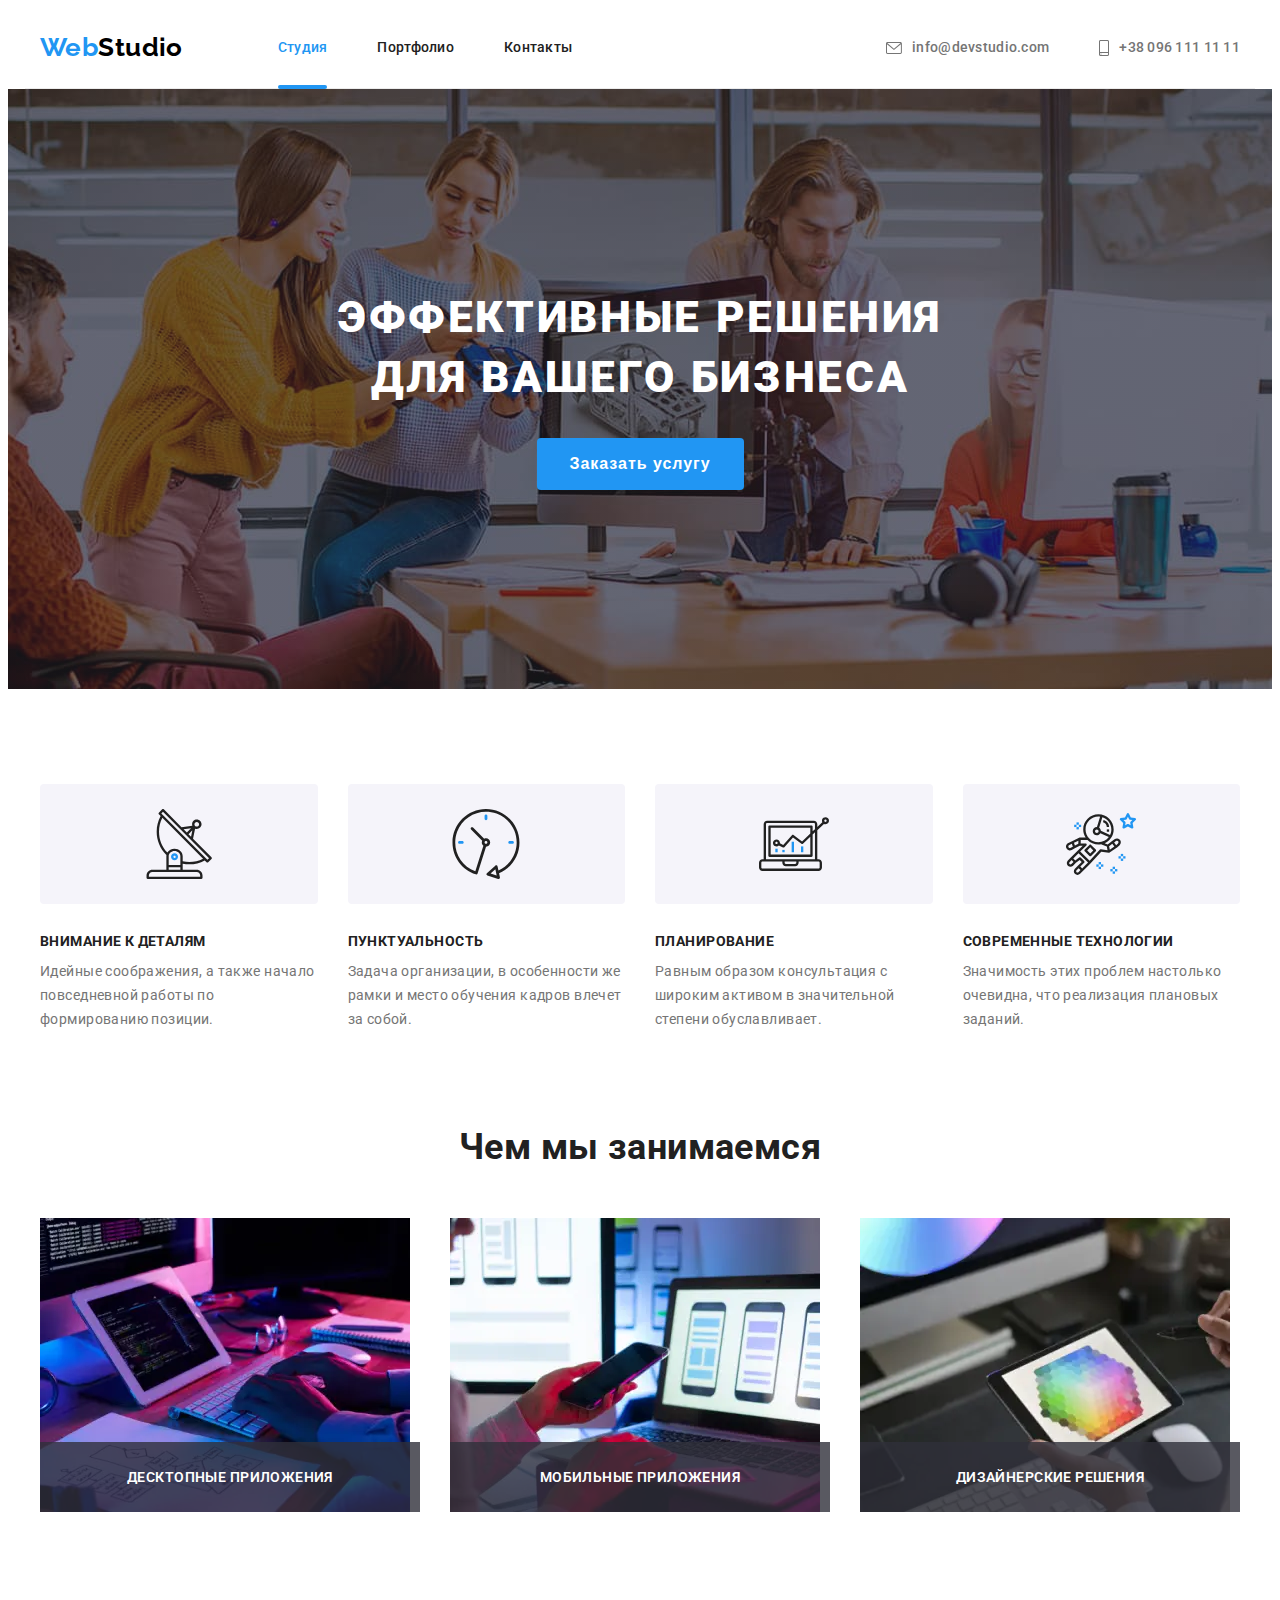
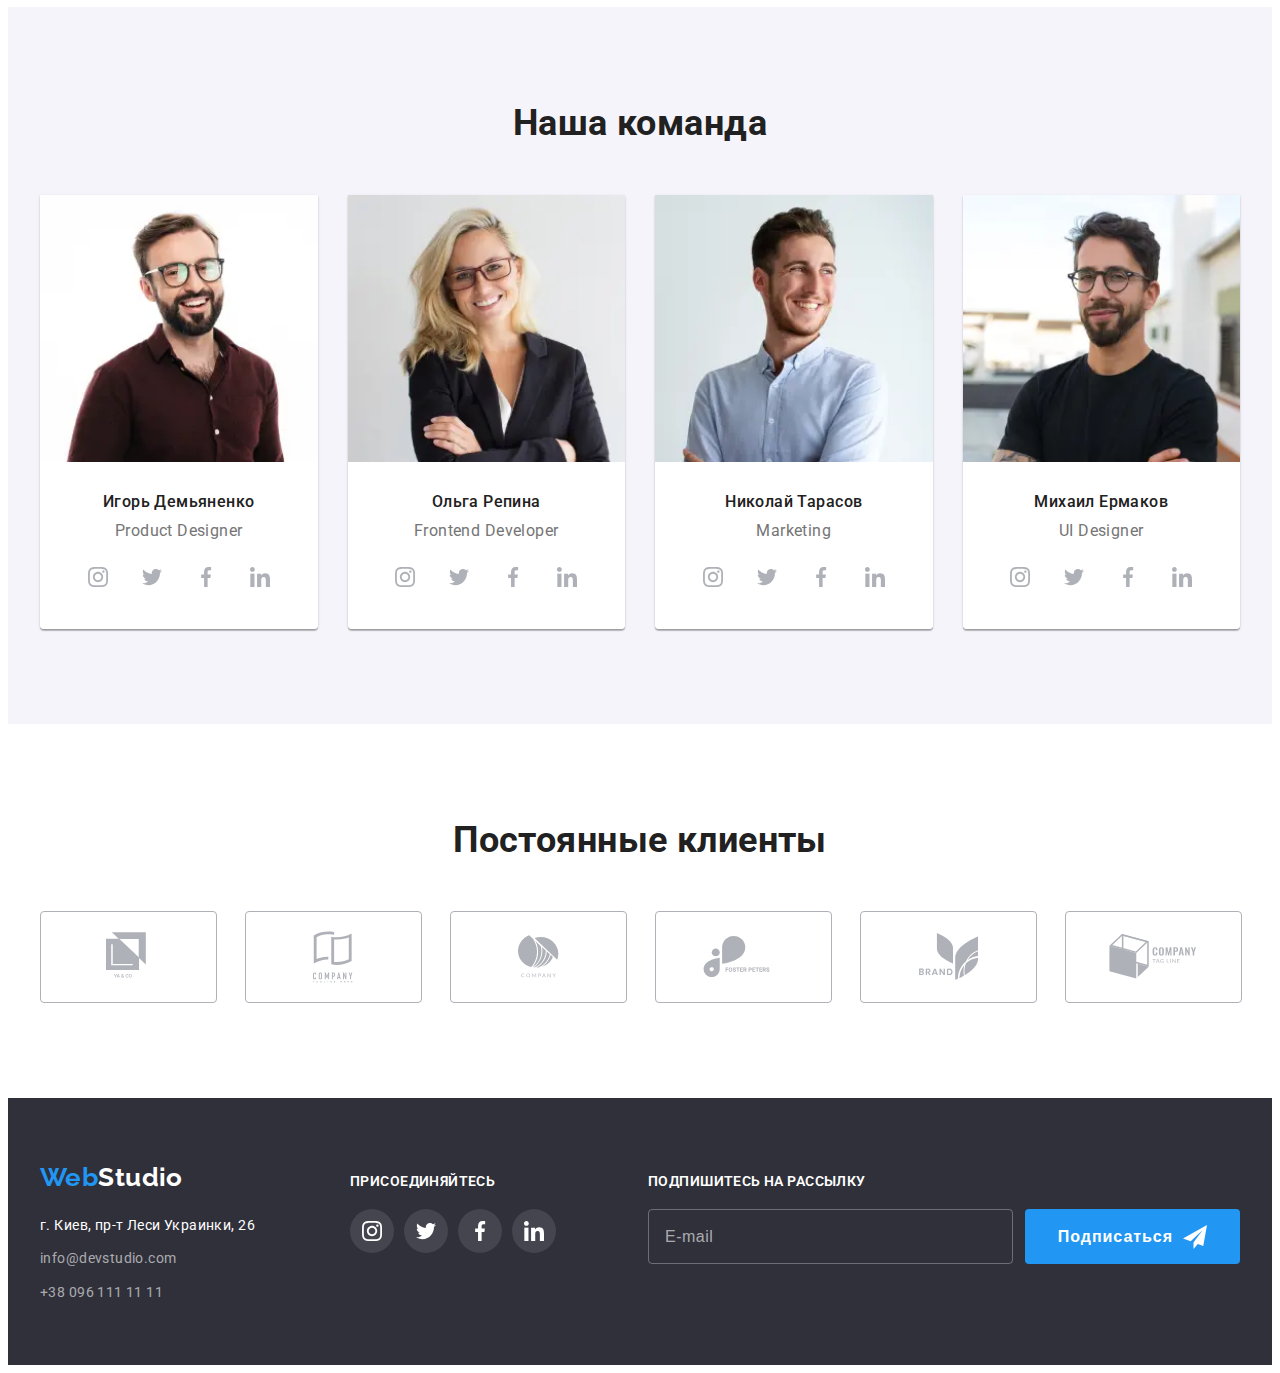
==== index.html @ e7711534 "Add files" ====
<!DOCTYPE html>
<html lang="ru">
  <head>
    <meta charset="UTF-8" />
    <meta name="viewport" content="width=device-width, initial-scale=1.0" />
    <title>WebStudio</title>

    <link
      rel="stylesheet"
      href="https://cdnjs.cloudflare.com/ajax/libs/modern-normalize/1.0.0/modern-normalize.min.css"
      integrity="sha512-ISS7cAi1PEhQ8jnbJpJZMd29NlhNj4AWYyLOSp2CE/CsHxTCu+r+t0D2yoJudVrd0/8fTVPUVDzY5Tvli75u/g=="
      crossorigin="anonymous"
    />
    <link rel="preconnect" href="https://fonts.gstatic.com" />
    <link
      href="https://fonts.googleapis.com/css2?family=Raleway:wght@700&family=Roboto:wght@400;500;700;900&display=swap"
      rel="stylesheet"
    />
    <link rel="stylesheet" href="./css/main.min.css" />
  </head>
  <body>
    <!-- HEADER -->
    <header class="header">
      <div class="header-container container header-border">
        <a href="./index.html" class="logo top"><span>Web</span>Studio</a>

        <div class="header-links-wrapper" data-menu>
          <nav class="navigation">
            <ul class="nav-menu">
              <li><a href="#" class="current">Студия</a></li>
              <li><a href="./portfolio.html">Портфолио</a></li>
              <li><a href="#">Контакты</a></li>
            </ul>
          </nav>
          <div class="contacts-mobile-wrapper">
            <ul class="contact-links">
              <li>
                <a href="mailto:info@devstudio.com">
                  <svg class="contact-icon" width="16" height="12">
                    <use href="./images/sprite.svg#icon-envelope"></use>
                  </svg>
                  info@devstudio.com
                </a>
              </li>
              <li>
                <a href="tel:+380961111111" class="tel">
                  <svg class="contact-icon" width="10" height="16">
                    <use href="./images/sprite.svg#icon-smartphone"></use>
                  </svg>
                  +38 096 111 11 11
                </a>
              </li>
            </ul>
            <ul class="mobile-menu-socials">
              <li>
                <a href="#">Instagram</a>
              </li>
              <li>
                <a href="#">Twitter</a>
              </li>
              <li>
                <a href="#">Facebook</a>
              </li>
              <li>
                <a href="#">LinkedIn</a>
              </li>
            </ul>
          </div>
        </div>
        <button
          type="button"
          class="burger-menu-btn"
          aria-expanded="false"
          data-menu-button
        >
          <svg width="40" height="40" aria-label="Mobile menu switcher">
            <use class="menu-icon" href="./images/sprite.svg#icon-menu"></use>
            <use class="cross-icon" href="./images/sprite.svg#icon-cross"></use>
          </svg>
        </button>
      </div>
    </header>

    <!-- MAIN -->
    <main>
      <!-- main banner -->
      <section class="main-banner-bg">
        <div class="main-banner container">
          <h1 class="main-header">Эффективные решения для вашего бизнеса</h1>
          <button type="button" class="main-style-btn" data-modal-open>
            Заказать услугу
          </button>
        </div>
      </section>

      <!-- features -->
      <section>
        <!-- hidden h2 -->
        <div class="features-container container">
          <h2 class="section-header visually-hidden">Наши преимущества</h2>

          <ul class="unmarked-list features-list">
            <li>
              <div class="feature-card">
                <svg class="feature-icon">
                  <use href="./images/sprite.svg#icon-antenna"></use>
                </svg>
              </div>
              <h3 class="feature-heading">Внимание к деталям</h3>
              <p>
                Идейные соображения, а также начало повседневной работы по
                формированию позиции.
              </p>
            </li>
            <li>
              <div class="feature-card">
                <svg class="feature-icon">
                  <use href="./images/sprite.svg#icon-clock"></use>
                </svg>
              </div>
              <h3 class="feature-heading">Пунктуальность</h3>
              <p>
                Задача организации, в особенности же рамки и место обучения
                кадров влечет за собой.
              </p>
            </li>
            <li>
              <div class="feature-card">
                <svg class="feature-icon">
                  <use href="./images/sprite.svg#icon-diagram"></use>
                </svg>
              </div>
              <h3 class="feature-heading">Планирование</h3>
              <p>
                Равным образом консультация с широким активом в значительной
                степени обуславливает.
              </p>
            </li>
            <li>
              <div class="feature-card">
                <svg class="feature-icon">
                  <use href="./images/sprite.svg#icon-astronaut"></use>
                </svg>
              </div>
              <h3 class="feature-heading">Современные технологии</h3>
              <p>
                Значимость этих проблем настолько очевидна, что реализация
                плановых заданий.
              </p>
            </li>
          </ul>
        </div>
      </section>

      <!-- doings -->
      <section class="doings-section">
        <div class="container">
          <h2 class="section-header">Чем мы занимаемся</h2>
          <ul class="doings-list">
            <li>
              <div>
                <picture>
                  <source
                    srcset="
                      ./images/doings/doings1-img370.webp 1x,
                      ./images/doings/doings1-img740.webp 2x
                    "
                    type="image/webp"
                  />
                  <img
                    srcset="
                      ./images/doings/doings1-img370.jpg 1x,
                      ./images/doings/doings1-img740.jpg 2x
                    "
                    src="./images/doings/doings1-img370.jpg"
                    alt="Человек работает на планшете с клавиатурой"
                    width="370"
                  />
                </picture>
              </div>
              <div class="doings-text">
                <p>Десктопные приложения</p>
              </div>
            </li>
            <li>
              <div>
                <picture>
                  <source
                    srcset="
                      ./images/doings/doings2-img370.webp 1x,
                      ./images/doings/doings2-img740.webp 2x
                    "
                    type="image/webp"
                  />
                  <img
                    srcset="
                      ./images/doings/doings2-img370.jpg 1x,
                      ./images/doings/doings2-img740.jpg 2x
                    "
                    src="./images/doings/doings2-img370.jpg"
                    alt="Человек работает с ноутбуком и смартфоном"
                    width="370"
                  />
                </picture>
              </div>
              <div class="doings-text">
                <p>Мобильные приложения</p>
              </div>
            </li>
            <li>
              <div>
                <picture>
                  <source
                    srcset="
                      ./images/doings/doings3-img370.webp 1x,
                      ./images/doings/doings3-img740.webp 2x
                    "
                    type="image/webp"
                  />
                  <img
                    srcset="
                      ./images/doings/doings3-img370.jpg 1x,
                      ./images/doings/doings3-img740.jpg 2x
                    "
                    src="./images/doings/doings3-img370.jpg"
                    alt="Человек работает на планшете со стилусом"
                    width="370"
                  />
                </picture>
              </div>
              <div class="doings-text">
                <p>Дизайнерские решения</p>
              </div>
            </li>
          </ul>
        </div>
      </section>

      <!-- team -->
      <section class="team-section">
        <div class="team-container container">
          <h2 class="section-header">Наша команда</h2>
          <ul class="team-list">
            <li>
              <picture>
                <source
                  srcset="
                    ./images/team/team-img1-dt270.webp 1x,
                    ./images/team/team-img1-dt540.webp 2x
                  "
                  media="(min-width: 1200px)"
                  type="image/webp"
                />
                <source
                  srcset="
                    ./images/team/team-img1-dt270.jpg 1x,
                    ./images/team/team-img1-dt540.jpg 2x
                  "
                  media="(min-width: 1200px)"
                />
                <source
                  srcset="
                    ./images/team/team-img1-mob450.webp 1x,
                    ./images/team/team-img1-mob900.webp 2x
                  "
                  media="(max-width: 1199px)"
                  type="image/webp"
                />
                <source
                  srcset="
                    ./images/team/team-img1-mob450.jpg 1x,
                    ./images/team/team-img1-mob900.jpg 2x
                  "
                  media="(max-width: 1199px)"
                />
                <img
                  src="./images/team/team-img1-mob450.jpg"
                  alt="Игорь Демьяненко"
                  loading="lazy"
                  width="450"
                />
              </picture>
              <div class="teammate-info">
                <h3 class="teammate-name">Игорь Демьяненко</h3>
                <p>Product Designer</p>
                <ul class="teammate-social-icons">
                  <li>
                    <a href="#" class="social-icon-ellipse">
                      <svg class="teammate-icon">
                        <use href="./images/sprite.svg#icon-instagram"></use>
                      </svg>
                    </a>
                  </li>
                  <li>
                    <a href="#" class="social-icon-ellipse">
                      <svg class="teammate-icon">
                        <use href="./images/sprite.svg#icon-twitter"></use>
                      </svg>
                    </a>
                  </li>
                  <li>
                    <a href="#" class="social-icon-ellipse">
                      <svg class="teammate-icon">
                        <use href="./images/sprite.svg#icon-facebook"></use>
                      </svg>
                    </a>
                  </li>
                  <li>
                    <a href="#" class="social-icon-ellipse">
                      <svg class="teammate-icon">
                        <use href="./images/sprite.svg#icon-linkedin"></use>
                      </svg>
                    </a>
                  </li>
                </ul>
              </div>
            </li>
            <li>
              <picture>
                <source
                  srcset="
                    ./images/team/team-img2-dt270.webp 1x,
                    ./images/team/team-img2-dt540.webp 2x
                  "
                  media="(min-width: 1200px)"
                  type="image/webp"
                />
                <source
                  srcset="
                    ./images/team/team-img2-dt270.jpg 1x,
                    ./images/team/team-img2-dt540.jpg 2x
                  "
                  media="(min-width: 1200px)"
                />
                <source
                  srcset="
                    ./images/team/team-img2-mob450.webp 1x,
                    ./images/team/team-img2-mob900.webp 2x
                  "
                  media="(max-width: 1199px)"
                  type="image/webp"
                />
                <source
                  srcset="
                    ./images/team/team-img2-mob450.jpg 1x,
                    ./images/team/team-img2-mob900.jpg 2x
                  "
                  media="(max-width: 1199px)"
                />
                <img
                  src="./images/team/team-img2-mob450.jpg"
                  alt="Ольга Репина"
                  loading="lazy"
                  width="450"
                />
              </picture>
              <div class="teammate-info">
                <h3 class="teammate-name">Ольга Репина</h3>
                <p>Frontend Developer</p>
                <ul class="teammate-social-icons">
                  <li>
                    <a href="#" class="social-icon-ellipse">
                      <svg class="teammate-icon">
                        <use href="./images/sprite.svg#icon-instagram"></use>
                      </svg>
                    </a>
                  </li>
                  <li>
                    <a href="#" class="social-icon-ellipse">
                      <svg class="teammate-icon">
                        <use href="./images/sprite.svg#icon-twitter"></use>
                      </svg>
                    </a>
                  </li>
                  <li>
                    <a href="#" class="social-icon-ellipse">
                      <svg class="teammate-icon">
                        <use href="./images/sprite.svg#icon-facebook"></use>
                      </svg>
                    </a>
                  </li>
                  <li>
                    <a href="#" class="social-icon-ellipse">
                      <svg class="teammate-icon">
                        <use href="./images/sprite.svg#icon-linkedin"></use>
                      </svg>
                    </a>
                  </li>
                </ul>
              </div>
            </li>
            <li>
              <picture>
                <source
                  srcset="
                    ./images/team/team-img3-dt270.webp 1x,
                    ./images/team/team-img3-dt540.webp 2x
                  "
                  media="(min-width: 1200px)"
                  type="image/webp"
                />
                <source
                  srcset="
                    ./images/team/team-img3-dt270.jpg 1x,
                    ./images/team/team-img3-dt540.jpg 2x
                  "
                  media="(min-width: 1200px)"
                />
                <source
                  srcset="
                    ./images/team/team-img3-mob450.webp 1x,
                    ./images/team/team-img3-mob900.webp 2x
                  "
                  media="(max-width: 1199px)"
                  type="image/webp"
                />
                <source
                  srcset="
                    ./images/team/team-img3-mob450.jpg 1x,
                    ./images/team/team-img3-mob900.jpg 2x
                  "
                  media="(max-width: 1199px)"
                />
                <img
                  src="./images/team/team-img3-mob450.jpg"
                  alt="Николай Тарасов"
                  loading="lazy"
                  width="450"
                />
              </picture>
              <div class="teammate-info">
                <h3 class="teammate-name">Николай Тарасов</h3>
                <p>Marketing</p>
                <ul class="teammate-social-icons">
                  <li>
                    <a href="#" class="social-icon-ellipse">
                      <svg class="teammate-icon">
                        <use href="./images/sprite.svg#icon-instagram"></use>
                      </svg>
                    </a>
                  </li>
                  <li>
                    <a href="#" class="social-icon-ellipse">
                      <svg class="teammate-icon">
                        <use href="./images/sprite.svg#icon-twitter"></use>
                      </svg>
                    </a>
                  </li>
                  <li>
                    <a href="#" class="social-icon-ellipse">
                      <svg class="teammate-icon">
                        <use href="./images/sprite.svg#icon-facebook"></use>
                      </svg>
                    </a>
                  </li>
                  <li>
                    <a href="#" class="social-icon-ellipse">
                      <svg class="teammate-icon">
                        <use href="./images/sprite.svg#icon-linkedin"></use>
                      </svg>
                    </a>
                  </li>
                </ul>
              </div>
            </li>
            <li>
              <picture>
                <source
                  srcset="
                    ./images/team/team-img4-dt270.webp 1x,
                    ./images/team/team-img4-dt540.webp 2x
                  "
                  media="(min-width: 1200px)"
                  type="image/webp"
                />
                <source
                  srcset="
                    ./images/team/team-img4-dt270.jpg 1x,
                    ./images/team/team-img4-dt540.jpg 2x
                  "
                  media="(min-width: 1200px)"
                />
                <source
                  srcset="
                    ./images/team/team-img4-mob450.webp 1x,
                    ./images/team/team-img4-mob900.webp 2x
                  "
                  media="(max-width: 1199px)"
                  type="image/webp"
                />
                <source
                  srcset="
                    ./images/team/team-img4-mob450.jpg 1x,
                    ./images/team/team-img4-mob900.jpg 2x
                  "
                  media="(max-width: 1199px)"
                />
                <img
                  src="./images/team/team-img4-mob450.jpg"
                  alt="Михаил Ермаков"
                  loading="lazy"
                  width="450"
                />
              </picture>
              <div class="teammate-info">
                <h3 class="teammate-name">Михаил Ермаков</h3>
                <p>UI Designer</p>
                <ul class="teammate-social-icons">
                  <li>
                    <a href="#" class="social-icon-ellipse">
                      <svg class="teammate-icon">
                        <use href="./images/sprite.svg#icon-instagram"></use>
                      </svg>
                    </a>
                  </li>
                  <li>
                    <a href="#" class="social-icon-ellipse">
                      <svg class="teammate-icon">
                        <use href="./images/sprite.svg#icon-twitter"></use>
                      </svg>
                    </a>
                  </li>
                  <li>
                    <a href="#" class="social-icon-ellipse">
                      <svg class="teammate-icon">
                        <use href="./images/sprite.svg#icon-facebook"></use>
                      </svg>
                    </a>
                  </li>
                  <li>
                    <a href="#" class="social-icon-ellipse">
                      <svg class="teammate-icon">
                        <use href="./images/sprite.svg#icon-linkedin"></use>
                      </svg>
                    </a>
                  </li>
                </ul>
              </div>
            </li>
          </ul>
        </div>
      </section>

      <!-- clients -->

      <section>
        <div class="clients-container container">
          <h2 class="section-header">Постоянные клиенты</h2>
          <ul class="clients-list">
            <li>
              <a href="#" class="client-card">
                <svg class="client-icon" width="44" height="49">
                  <use href="./images/sprite.svg#icon-logo1"></use>
                </svg>
              </a>
            </li>
            <li>
              <a href="#" class="client-card">
                <svg class="client-icon" width="40" height="52">
                  <use href="./images/sprite.svg#icon-logo2"></use>
                </svg>
              </a>
            </li>
            <li>
              <a href="#" class="client-card">
                <svg class="client-icon" width="41" height="43">
                  <use href="./images/sprite.svg#icon-logo3"></use>
                </svg>
              </a>
            </li>
            <li>
              <a href="#" class="client-card">
                <svg class="client-icon" width="80" height="42">
                  <use href="./images/sprite.svg#icon-logo4"></use>
                </svg>
              </a>
            </li>
            <li>
              <a href="#" class="client-card">
                <svg class="client-icon" width="59" height="47">
                  <use href="./images/sprite.svg#icon-logo5"></use>
                </svg>
              </a>
            </li>
            <li>
              <a href="#" class="client-card">
                <svg class="client-icon" width="88" height="45">
                  <use href="./images/sprite.svg#icon-logo6"></use>
                </svg>
              </a>
            </li>
          </ul>
        </div>
      </section>
    </main>

    <!-- FOOTER -->
    <footer class="footer">
      <div class="footer-container container">
        <div class="footer-info">
          <div class="footer-liner">
            <a href="./index.html" class="logo logo-footer"
              ><span>Web</span>Studio</a
            >
          </div>
          <address>г. Киев, пр-т Леси Украинки, 26</address>
          <ul class="unmarked-list footer-contacts">
            <li>
              <a href="mailto:info@devstudio.com">info@devstudio.com</a>
            </li>
            <li>
              <a href="tel:+380961111111">+38 096 111 11 11</a>
            </li>
          </ul>
        </div>
        <div class="footer-socials">
          <div class="footer-liner">
            <p class="footer-cta">присоединяйтесь</p>
          </div>
          <ul class="footer-social-icons">
            <li>
              <a href="#" class="social-icon-ellipse footer-ellipse">
                <svg class="teammate-icon">
                  <use href="./images/sprite.svg#icon-instagram"></use>
                </svg>
              </a>
            </li>
            <li>
              <a href="#" class="social-icon-ellipse footer-ellipse">
                <svg class="teammate-icon">
                  <use href="./images/sprite.svg#icon-twitter"></use>
                </svg>
              </a>
            </li>
            <li>
              <a href="#" class="social-icon-ellipse footer-ellipse">
                <svg class="teammate-icon">
                  <use href="./images/sprite.svg#icon-facebook"></use>
                </svg>
              </a>
            </li>
            <li>
              <a href="#" class="social-icon-ellipse footer-ellipse">
                <svg class="teammate-icon">
                  <use href="./images/sprite.svg#icon-linkedin"></use>
                </svg>
              </a>
            </li>
          </ul>
        </div>
        <div class="footer-form-wrapper">
          <div class="footer-liner">
            <p class="footer-cta">Подпишитесь на рассылку</p>
          </div>
          <form class="footer-form">
            <input type="email" placeholder="E-mail" />
            <button type="submit" class="main-style-btn send-btn">
              Подписаться
              <svg class="send-icon" width="24" height="24">
                <use href="./images/sprite.svg#icon-send"></use>
              </svg>
            </button>
          </form>
        </div>
      </div>
    </footer>

    <!-- MODALS -->
    <div class="backdrop is-hidden" data-modal>
      <div class="modal-form-container">
        <button type="button" class="modal-close-btn" data-modal-close>
          <svg width="12" height="12">
            <use href="./images/sprite.svg#icon-close"></use>
          </svg>
        </button>

        <p>Оставьте свои данные, мы вам перезвоним</p>
        <form class="modal-form">
          <label class="input-box">
            <span class="modal-form-label">Имя</span>
            <input type="text" name="name" class="modal-form-input" />
            <svg class="form-icon" width="12" height="12">
              <use href="./images/sprite.svg#icon-name"></use>
            </svg>
          </label>
          <label class="input-box">
            <span class="modal-form-label">Телефон</span>
            <input type="tel" name="phone" class="modal-form-input" />
            <svg class="form-icon" width="14" height="14">
              <use href="./images/sprite.svg#icon-phone"></use>
            </svg>
          </label>
          <label class="input-box">
            <span class="modal-form-label">Почта</span>
            <input type="email" name="email" class="modal-form-input" />
            <svg class="form-icon" width="16" height="12">
              <use href="./images/sprite.svg#icon-mail"></use>
            </svg>
          </label>
          <label class="comment-box">
            <span class="modal-form-label">Комментарий</span>
            <textarea
              name="comment"
              rows="7"
              class="modal-form-input textarea"
              placeholder="Введите текст"
            ></textarea>
          </label>
          <label class="policy-box">
            <input
              type="checkbox"
              name="policy"
              value="agree"
              class="policy-input visually-hidden"
              checked
            />
            <span class="check-box"
              >Соглашаюсь с рассылкой и принимаю
              <a href="#" class="policy-link">Условия договора</a></span
            >
          </label>
          <button type="submit" class="main-style-btn modal-form-btn">
            Отправить
          </button>
        </form>
      </div>
    </div>

    <script src="./js/modals.js"></script>
    <script src="./js/menu.js"></script>
  </body>
</html>
---- css/main.min.css ----
.nav-menu,.contact-links,.mobile-menu-socials,.teammate-social-icons,.footer-social-icons,.features-list,.doings-list,.team-list,.clients-list,.footer-contacts,.filter-selectors,.projects-cards{list-style:none;padding-left:0;margin-top:0;margin-bottom:0}.nav-menu a,.contact-links a{font-weight:500;line-height:1.14;letter-spacing:0.02em;color:inherit;display:-webkit-box;display:-ms-flexbox;display:flex;-webkit-box-align:center;-ms-flex-align:center;align-items:center;fill:currentColor}@media screen and (min-width: 768px){.nav-menu a,.contact-links a{padding-top:32px;padding-bottom:32px}}body{background-color:#fff;font-family:'Roboto', sans-serif;font-size:14px;letter-spacing:0.03em;color:#757575}body.modal-open{overflow:hidden}a{text-decoration:none;color:#757575}button{cursor:pointer;outline:none}img{display:block;max-width:100%;height:auto}.section-header{font-weight:700;font-size:36px;line-height:1.17;text-align:center;color:#212121;margin-top:0;margin-bottom:50px}.container{max-width:480px;padding:0 15px;margin-left:auto;margin-right:auto}@media screen and (min-width: 768px){.container{max-width:768px}}@media screen and (min-width: 1200px){.container{max-width:1200px}}.our-works-section,.team-container,.clients-container{padding-top:60px;padding-bottom:60px}@media screen and (min-width: 1200px){.our-works-section,.team-container,.clients-container{padding-top:95px;padding-bottom:95px}}.header-container,.header-links-wrapper,.navigation,.nav-menu,.contact-links,.main-banner-bg,.features-list,.doings-list,.team-list,.team-list img,.filter-selectors,.projects-cards,.projects-cards img,.footer-liner,.doings-text,.modal-close-btn,.overlay,.footer-form,.send-btn,.modal-form{display:-webkit-box;display:-ms-flexbox;display:flex}.nav-menu a:hover,.nav-menu a:active,.nav-menu a:focus,.footer-contacts a:hover,.footer-contacts a:active,.footer-contacts a:focus{color:#2196f3}@media screen and (min-width: 768px){.contact-links a:hover,.contact-links a:active,.contact-links a:focus{color:#2196f3}}.visually-hidden{position:absolute;clip:rect(0 0 0 0);width:1px;height:1px;margin:-1px}.logo{position:relative;font-family:'Raleway', sans-serif;font-weight:700;font-size:26px;line-height:1.2;color:#000000}.logo span{color:#2196f3}.logo-footer{color:#fff;display:inline-block}@media screen and (max-width: 767px){.header-links-wrapper{padding-top:48px;padding-bottom:48px;padding-right:15px;padding-left:40px;-webkit-box-orient:vertical;-webkit-box-direction:normal;-ms-flex-direction:column;flex-direction:column;-webkit-box-pack:justify;-ms-flex-pack:justify;justify-content:space-between;position:absolute;z-index:1;left:0;top:0;width:100%;height:100%;min-height:100vh;overflow-y:auto;background-color:#fff;opacity:0;pointer-events:none;-webkit-transition:opacity 250ms cubic-bezier(0.4, 0, 0.2, 1);transition:opacity 250ms cubic-bezier(0.4, 0, 0.2, 1)}.header-links-wrapper.is-open{opacity:1;pointer-events:all}}@media screen and (min-width: 768px){.header-links-wrapper{-webkit-box-flex:1;-ms-flex-positive:1;flex-grow:1;-webkit-box-align:center;-ms-flex-align:center;align-items:center}}.navigation{-webkit-box-align:center;-ms-flex-align:center;align-items:center}@media screen and (max-width: 767px){.navigation{margin-bottom:40px}}.nav-menu{-webkit-box-orient:vertical;-webkit-box-direction:normal;-ms-flex-direction:column;flex-direction:column}.nav-menu li{position:relative}@media screen and (max-width: 767px){.nav-menu li:not(:last-child){margin-bottom:32px}}.nav-menu a{color:#212121;-webkit-transition:color 250ms cubic-bezier(0.4, 0, 0.2, 1);transition:color 250ms cubic-bezier(0.4, 0, 0.2, 1)}@media screen and (max-width: 767px){.nav-menu a{font-size:40px}}.nav-menu .current{color:#2196f3}@media screen and (min-width: 768px){.nav-menu .current::after{content:'';background-color:#2196f3;height:4px;width:100%;border-radius:2px;display:block;position:absolute;bottom:-1px}}@media screen and (min-width: 768px){.nav-menu{-webkit-box-orient:horizontal;-webkit-box-direction:normal;-ms-flex-direction:row;flex-direction:row}.nav-menu li:not(:last-child){margin-right:50px}}.main-style-btn{background-color:#2196f3;font-weight:bold;font-size:16px;line-height:1.87;text-align:center;letter-spacing:0.06em;color:#fff;padding:10px 32px;border:1px solid transparent;border-radius:4px}.filter-selector{background-color:#f5f4fa;font-weight:500;font-size:16px;line-height:1.6;text-align:center;letter-spacing:0.03em;color:#212121;padding:6px 22px;border:1px solid transparent;border-radius:4px;-webkit-transition:color 250ms cubic-bezier(0.4, 0, 0.2, 1),background-color 250ms cubic-bezier(0.4, 0, 0.2, 1),-webkit-box-shadow 250ms cubic-bezier(0.4, 0, 0.2, 1);transition:color 250ms cubic-bezier(0.4, 0, 0.2, 1),background-color 250ms cubic-bezier(0.4, 0, 0.2, 1),-webkit-box-shadow 250ms cubic-bezier(0.4, 0, 0.2, 1);transition:color 250ms cubic-bezier(0.4, 0, 0.2, 1),background-color 250ms cubic-bezier(0.4, 0, 0.2, 1),box-shadow 250ms cubic-bezier(0.4, 0, 0.2, 1);transition:color 250ms cubic-bezier(0.4, 0, 0.2, 1),background-color 250ms cubic-bezier(0.4, 0, 0.2, 1),box-shadow 250ms cubic-bezier(0.4, 0, 0.2, 1),-webkit-box-shadow 250ms cubic-bezier(0.4, 0, 0.2, 1)}.filter-selector:hover,.filter-selector:focus{background-color:#2196f3;color:#fff;cursor:pointer;-webkit-box-shadow:0px 3px 1px rgba(0,0,0,0.1),0px 1px 2px rgba(0,0,0,0.08),0px 2px 2px rgba(0,0,0,0.12);box-shadow:0px 3px 1px rgba(0,0,0,0.1),0px 1px 2px rgba(0,0,0,0.08),0px 2px 2px rgba(0,0,0,0.12)}.burger-menu-btn{position:relative;z-index:3;width:40px;height:40px;border:none;background-color:transparent;padding:0;fill:#212121;-webkit-transition:fill 250ms cubic-bezier(0.4, 0, 0.2, 1);transition:fill 250ms cubic-bezier(0.4, 0, 0.2, 1)}.burger-menu-btn:hover,.burger-menu-btn:focus{fill:#2196f3}.burger-menu-btn .cross-icon{display:none}.burger-menu-btn.is-open .cross-icon{display:block}.burger-menu-btn.is-open .menu-icon{display:none}@media screen and (min-width: 768px){.burger-menu-btn{display:none}}@media screen and (min-width: 768px){.contacts-mobile-wrapper{margin-left:auto}}.contact-links{-webkit-box-orient:vertical;-webkit-box-direction:reverse;-ms-flex-direction:column-reverse;flex-direction:column-reverse}.contact-links a{-webkit-transition:color 250ms cubic-bezier(0.4, 0, 0.2, 1);transition:color 250ms cubic-bezier(0.4, 0, 0.2, 1)}@media screen and (max-width: 1199px){.contact-links a{padding-top:0;padding-bottom:0}}@media screen and (max-width: 767px){.contact-links li:last-child{margin-bottom:32px}}@media screen and (min-width: 768px) and (max-width: 1199px){.contact-links li:not(:last-child){margin-bottom:16px}}@media screen and (max-width: 767px){.contact-links{margin-bottom:64px}.contact-links .tel{font-size:34px;color:#2196f3}}@media screen and (min-width: 768px){.contact-links{margin-left:auto;-webkit-box-orient:vertical;-webkit-box-direction:normal;-ms-flex-direction:column;flex-direction:column}}@media screen and (min-width: 1200px){.contact-links{-webkit-box-orient:horizontal;-webkit-box-direction:normal;-ms-flex-direction:row;flex-direction:row}.contact-links li:not(:last-child){margin-right:50px}}.contact-icon{margin-right:10px}@media screen and (max-width: 767px){.contact-icon{display:none}}.mobile-menu-socials{display:none;-ms-flex-wrap:wrap;flex-wrap:wrap;width:100%}.mobile-menu-socials li{position:relative}.mobile-menu-socials li:not(:last-child){margin-right:20px}.mobile-menu-socials li:not(:last-child)::after{content:'';width:1px;height:22px;background-color:rgba(33,33,33,0.2);position:absolute;right:-10px}.mobile-menu-socials a{color:#2196f3;font-weight:500;font-size:18px;line-height:1.22;letter-spacing:0.02em}@media screen and (max-width: 767px){.mobile-menu-socials{display:-webkit-box;display:-ms-flexbox;display:flex}}.teammate-social-icons{display:-webkit-box;display:-ms-flexbox;display:flex;-webkit-box-pack:center;-ms-flex-pack:center;justify-content:center;-webkit-box-align:center;-ms-flex-align:center;align-items:center}.teammate-social-icons li{width:44px;height:44px}.teammate-social-icons li:not(:last-child){margin-right:10px}.social-icon-ellipse{width:100%;height:100%;display:-webkit-box;display:-ms-flexbox;display:flex;-webkit-box-pack:center;-ms-flex-pack:center;justify-content:center;-webkit-box-align:center;-ms-flex-align:center;align-items:center;border-radius:50%;fill:#afb1b8;-webkit-transition:background-color 250ms cubic-bezier(0.4, 0, 0.2, 1),fill 250ms cubic-bezier(0.4, 0, 0.2, 1);transition:background-color 250ms cubic-bezier(0.4, 0, 0.2, 1),fill 250ms cubic-bezier(0.4, 0, 0.2, 1)}.social-icon-ellipse:hover,.social-icon-ellipse:focus{background-color:#2196f3;fill:#fff}.teammate-icon{width:20px;height:20px}.footer-social-icons{display:-webkit-box;display:-ms-flexbox;display:flex}.footer-social-icons li{width:44px;height:44px}.footer-social-icons li:not(:nth-child(4n+4)){margin-right:10px}.footer-ellipse{background-color:rgba(255,255,255,0.1);fill:#fff}.backdrop{position:fixed;z-index:5;top:0;left:0;right:0;bottom:0;display:-webkit-box;display:-ms-flexbox;display:flex;-webkit-box-pack:center;-ms-flex-pack:center;justify-content:center;overflow-y:auto;background-color:rgba(0,0,0,0.2);-webkit-transition:opacity 250ms cubic-bezier(0.4, 0, 0.2, 1);transition:opacity 250ms cubic-bezier(0.4, 0, 0.2, 1)}.is-hidden{opacity:0;pointer-events:none}.modal-form-container{position:relative;width:calc(100% - 2 * 15px);max-width:450px;min-height:581px;padding:40px;margin-top:auto;margin-bottom:auto;background-color:#fff;-webkit-box-shadow:0px 1px 3px rgba(0,0,0,0.12),0px 1px 1px rgba(0,0,0,0.14),0px 2px 1px rgba(0,0,0,0.2);box-shadow:0px 1px 3px rgba(0,0,0,0.12),0px 1px 1px rgba(0,0,0,0.14),0px 2px 1px rgba(0,0,0,0.2);border-radius:4px;-webkit-transition:-webkit-transform 500ms cubic-bezier(0.4, 0, 0.2, 1) 100ms;transition:-webkit-transform 500ms cubic-bezier(0.4, 0, 0.2, 1) 100ms;transition:transform 500ms cubic-bezier(0.4, 0, 0.2, 1) 100ms;transition:transform 500ms cubic-bezier(0.4, 0, 0.2, 1) 100ms, -webkit-transform 500ms cubic-bezier(0.4, 0, 0.2, 1) 100ms}@media screen and (max-width: 359px){.modal-form-container{-webkit-box-align:start;-ms-flex-align:start;align-items:flex-start;margin-top:20px}}@media screen and (min-width: 1200px){.modal-form-container{max-width:528px}}.modal-form-container p{font-style:normal;font-weight:bold;font-size:20px;line-height:1.15;color:#212121;margin-top:0;margin-bottom:30px}@media screen and (max-width: 1199px){.modal-form-container p{text-align:center}}.is-hidden .modal-form-container{-webkit-transform:translateY(-10%);transform:translateY(-10%);opacity:0%}.modal-close-btn{-webkit-box-pack:center;-ms-flex-pack:center;justify-content:center;-webkit-box-align:center;-ms-flex-align:center;align-items:center;width:30px;height:30px;padding:0;border:1px solid rgba(0,0,0,0.1);border-radius:50%;background-color:#fff;fill:#212121;position:absolute;top:8px;right:8px;-webkit-transition:fill 250ms cubic-bezier(0.4, 0, 0.2, 1);transition:fill 250ms cubic-bezier(0.4, 0, 0.2, 1)}.modal-close-btn:hover{fill:#2196f3}.footer-form{-webkit-box-pack:justify;-ms-flex-pack:justify;justify-content:space-between}@media screen and (max-width: 1199px){.footer-form{-webkit-box-orient:vertical;-webkit-box-direction:normal;-ms-flex-direction:column;flex-direction:column;-webkit-box-align:center;-ms-flex-align:center;align-items:center}}.footer-form input{width:100%;max-width:450px;height:51px;padding-left:16px;border:1px solid rgba(255,255,255,0.3);border-radius:4px;background-color:transparent;color:#fff;font-size:16px;line-height:1.25;letter-spacing:0.03em}@media screen and (max-width: 1199px){.footer-form input{margin-bottom:20px}}.footer-form input::-webkit-input-placeholder{color:rgba(255,255,255,0.6)}.footer-form input:-ms-input-placeholder{color:rgba(255,255,255,0.6)}.footer-form input::-ms-input-placeholder{color:rgba(255,255,255,0.6)}.footer-form input::placeholder{color:rgba(255,255,255,0.6)}.send-btn{fill:#fff;-webkit-box-align:center;-ms-flex-align:center;align-items:center}@media screen and (min-width: 1200px){.send-btn{margin-left:12px}}.send-icon{margin-left:10px}.modal-form{-webkit-box-orient:vertical;-webkit-box-direction:normal;-ms-flex-direction:column;flex-direction:column;-webkit-box-align:center;-ms-flex-align:center;align-items:center}.modal-form label{width:100%}.input-box{position:relative;margin-bottom:28px}.input-box input{padding-left:42px}.form-icon{position:absolute;left:15px;bottom:50%;-webkit-transform:translateY(50%);transform:translateY(50%);fill:#212121;-webkit-transition:fill 250ms cubic-bezier(0.4, 0, 0.2, 1);transition:fill 250ms cubic-bezier(0.4, 0, 0.2, 1)}.comment-box{margin-bottom:20px;position:relative}.policy-box{position:relative;margin-bottom:30px;display:-webkit-box;display:-ms-flexbox;display:flex;-webkit-box-pack:center;-ms-flex-pack:center;justify-content:center}.modal-form-input{width:100%;height:40px;display:block;border:1px solid rgba(33,33,33,0.2);border-radius:4px;outline:none;letter-spacing:0.01em;color:#757575;-webkit-transition:border 250ms cubic-bezier(0.4, 0, 0.2, 1);transition:border 250ms cubic-bezier(0.4, 0, 0.2, 1)}.modal-form-input::-webkit-input-placeholder{color:rgba(117,117,117,0.5)}.modal-form-input:-ms-input-placeholder{color:rgba(117,117,117,0.5)}.modal-form-input::-ms-input-placeholder{color:rgba(117,117,117,0.5)}.modal-form-input::placeholder{color:rgba(117,117,117,0.5)}.modal-form-input.textarea{height:auto;padding:12px 16px;resize:none}.modal-form-input:hover,.modal-form-input:focus-within{border:1px solid #2196f3}.modal-form-input:hover+.form-icon,.modal-form-input:focus-within+.form-icon{fill:#2196f3}.check-box{padding-left:24px}.check-box::before{content:'';width:16px;height:15px;cursor:pointer;position:absolute;left:0px;-webkit-box-shadow:inset 0 0 0 2px #212121;box-shadow:inset 0 0 0 2px #212121;border-radius:2px;-webkit-transition:background-color 250ms cubic-bezier(0.4, 0, 0.2, 1),-webkit-box-shadow 250ms cubic-bezier(0.4, 0, 0.2, 1);transition:background-color 250ms cubic-bezier(0.4, 0, 0.2, 1),-webkit-box-shadow 250ms cubic-bezier(0.4, 0, 0.2, 1);transition:box-shadow 250ms cubic-bezier(0.4, 0, 0.2, 1),background-color 250ms cubic-bezier(0.4, 0, 0.2, 1);transition:box-shadow 250ms cubic-bezier(0.4, 0, 0.2, 1),background-color 250ms cubic-bezier(0.4, 0, 0.2, 1),-webkit-box-shadow 250ms cubic-bezier(0.4, 0, 0.2, 1)}@media screen and (min-width: 1200px){.check-box::before{left:10px}}@media screen and (max-width: 1199px){.check-box{font-size:12px}.check-box::before{bottom:0px}}.policy-input:checked+.check-box::before{background-color:#2196f3;-webkit-box-shadow:inset 0 0 0 2px #2196f3;box-shadow:inset 0 0 0 2px #2196f3;background-image:url(../images/icon-check.svg);background-repeat:no-repeat;background-position:50% 50%}.policy-input:focus+.check-box::before{-webkit-box-shadow:inset 0 0 0 2px #212121,0 0 0 2px #2196f3;box-shadow:inset 0 0 0 2px #212121,0 0 0 2px #2196f3}.policy-input:checked:focus+.check-box::before{-webkit-box-shadow:inset 0 0 0 2px #2196f3,0 0 0 2px #2196f3;box-shadow:inset 0 0 0 2px #2196f3,0 0 0 2px #2196f3}.policy-link{color:#2196f3;text-decoration:underline}.policy-link:focus{outline-color:#2196f3}.modal-form-label{position:absolute;top:-15px;display:block;font-size:12px;line-height:1.16;letter-spacing:0.01em}.modal-form-btn{padding:10px 55px;-webkit-box-shadow:0px 4px 4px rgba(0,0,0,0.15);box-shadow:0px 4px 4px rgba(0,0,0,0.15);-webkit-transition:background-color 250ms cubic-bezier(0.4, 0, 0.2, 1);transition:background-color 250ms cubic-bezier(0.4, 0, 0.2, 1)}.modal-form-btn:hover,.modal-form-btn:focus{background-color:#188ce8}.header{position:relative}.header-container{width:100%;height:60px;-webkit-box-align:center;-ms-flex-align:center;align-items:center}@media screen and (min-width: 768px){.header-container{height:80px}.header-container .logo{margin-right:88px}}@media screen and (min-width: 1200px){.header-container .logo{margin-right:95px}}.burger-menu-btn{margin-left:auto}.header-border{border-bottom:1px solid #ececec}.main-banner-bg{background-color:#2f303a;max-width:768px;min-height:400px;background-image:-webkit-gradient(linear, left top, right top, from(rgba(47,48,58,0.4)), to(rgba(47,48,58,0.4))),url(../images/hero-bg768.jpg);background-image:linear-gradient(to right, rgba(47,48,58,0.4), rgba(47,48,58,0.4)),url(../images/hero-bg768.jpg);background-position:center;background-repeat:no-repeat;background-size:cover;margin-left:auto;margin-right:auto;-webkit-box-align:center;-ms-flex-align:center;align-items:center}@media screen and (min-width: 769px){.main-banner-bg{max-width:1600px;min-height:400px;background-image:-webkit-gradient(linear, left top, right top, from(rgba(47,48,58,0.4)), to(rgba(47,48,58,0.4))),url(../images/main-bg.jpg);background-image:linear-gradient(to right, rgba(47,48,58,0.4), rgba(47,48,58,0.4)),url(../images/main-bg.jpg)}}@media screen and (min-width: 1200px){.main-banner-bg{min-height:600px}}@media screen and (min-device-pixel-ratio: 2), screen and (-webkit-min-device-pixel-ratio: 2), screen and (min-resolution: 192dpi), screen and (min-resolution: 2dppx){.main-banner-bg{background-image:-webkit-gradient(linear, left top, right top, from(rgba(47,48,58,0.4)), to(rgba(47,48,58,0.4))),url(../images/hero-bg768@2x.jpg);background-image:linear-gradient(to right, rgba(47,48,58,0.4), rgba(47,48,58,0.4)),url(../images/hero-bg768@2x.jpg)}}@media screen and (min-device-pixel-ratio: 2) and (min-width: 769px), screen and (-webkit-min-device-pixel-ratio: 2) and (min-width: 769px), screen and (min-resolution: 192dpi) and (min-width: 769px), screen and (min-resolution: 2dppx) and (min-width: 769px){.main-banner-bg{background-image:-webkit-gradient(linear, left top, right top, from(rgba(47,48,58,0.4)), to(rgba(47,48,58,0.4))),url(../images/main-bg@2x.jpg);background-image:linear-gradient(to right, rgba(47,48,58,0.4), rgba(47,48,58,0.4)),url(../images/main-bg@2x.jpg)}}.main-banner{text-align:center;max-width:400px}@media screen and (min-width: 1200px){.main-banner{max-width:650px}}.main-header{font-weight:900;font-size:26px;line-height:1.62;text-align:center;letter-spacing:0.06em;text-transform:uppercase;color:#fff;margin-top:0;margin-bottom:30px}@media screen and (min-width: 1200px){.main-header{font-size:44px;line-height:1.36}}.features-container{padding-top:60px;padding-bottom:60px}@media screen and (min-width: 1200px){.features-container{padding-top:95px;padding-bottom:95px}}.feature-card{min-height:120px;background-color:#f5f4fa;border-radius:4px;margin-bottom:30px;display:-webkit-box;display:-ms-flexbox;display:flex;-webkit-box-pack:center;-ms-flex-pack:center;justify-content:center;-webkit-box-align:center;-ms-flex-align:center;align-items:center}.feature-icon{width:70px;height:70px}.features-list{-ms-flex-wrap:wrap;flex-wrap:wrap}.features-list li{width:100%}@media screen and (max-width: 767px){.features-list li:not(:last-child){margin-bottom:30px}}@media screen and (min-width: 768px){.features-list li{width:calc((100% - 4 * 15px) / 2);margin:15px}}@media screen and (min-width: 1200px){.features-list li{width:calc((100% - 8 * 15px) / 4)}}.features-list .feature-heading{font-weight:700;font-size:inherit;line-height:1.14;text-transform:uppercase;color:#212121;margin-top:0;margin-bottom:10px}.features-list p{line-height:1.7;margin-top:0;margin-bottom:0}@media screen and (min-width: 768px){.features-list{margin:-15px}}.doings-section{padding-bottom:95px}@media screen and (max-width: 1199px){.doings-section{display:none}}.doings-list li{width:calc((100% - 60px) / 3);position:relative}.doings-list li:not(:nth-child(3n+3)){margin-right:30px}.doings-text{font-weight:600;text-transform:uppercase;color:#fff;background-color:rgba(47,48,58,0.8);width:100%;height:70px;-webkit-box-pack:center;-ms-flex-pack:center;justify-content:center;-webkit-box-align:center;-ms-flex-align:center;align-items:center;position:absolute;bottom:0}.doings-text p{margin-top:0;margin-bottom:0}.team-section{background-color:#f5f4fa}.team-list{-ms-flex-wrap:wrap;flex-wrap:wrap;font-size:16px;line-height:1.19;text-align:center}.team-list>li{-webkit-box-shadow:0px 1px 3px rgba(0,0,0,0.12),0px 1px 1px rgba(0,0,0,0.14),0px 2px 1px rgba(0,0,0,0.2);box-shadow:0px 1px 3px rgba(0,0,0,0.12),0px 1px 1px rgba(0,0,0,0.14),0px 2px 1px rgba(0,0,0,0.2);border-radius:0px 0px 4px 4px;width:100%}@media screen and (max-width: 767px){.team-list>li:not(:last-child){margin-bottom:30px}}@media screen and (min-width: 768px){.team-list>li{width:calc((100% - 4 * 15px) / 2);margin:15px}}@media screen and (min-width: 1200px){.team-list>li{width:calc((100% - 8 * 15px) / 4)}}@media screen and (min-width: 768px){.team-list{margin:-15px}}.teammate-info{padding-top:30px;padding-bottom:30px;padding-left:30px;padding-right:30px;border-radius:0px 0px 4px 4px;background-color:#fff}.teammate-info p{margin-top:0;margin-bottom:15px}.teammate-name{font-weight:500;font-size:16px;color:#212121;margin-top:0;margin-bottom:10px}.clients-list{display:-webkit-box;display:-ms-flexbox;display:flex;-ms-flex-wrap:wrap;flex-wrap:wrap;margin:-15px}.clients-list li{width:calc((100% - 4 * 15px) / 2);margin:15px}@media screen and (min-width: 768px){.clients-list li{width:calc((100% - 6 * 15px) / 3)}}@media screen and (min-width: 1200px){.clients-list li{width:calc((100% - 12 * 15px) / 6)}}.client-card{width:100%;min-height:90px;display:-webkit-box;display:-ms-flexbox;display:flex;-webkit-box-pack:center;-ms-flex-pack:center;justify-content:center;-webkit-box-align:center;-ms-flex-align:center;align-items:center;border:1px solid #afb1b8;border-radius:4px;fill:#afb1b8;-webkit-transition:fill 250ms cubic-bezier(0.4, 0, 0.2, 1),border 250ms cubic-bezier(0.4, 0, 0.2, 1);transition:fill 250ms cubic-bezier(0.4, 0, 0.2, 1),border 250ms cubic-bezier(0.4, 0, 0.2, 1)}.client-card:hover,.client-card:focus{border:1px solid #2196f3;fill:#2196f3}.footer{background-color:#2f303a}.footer address{font-style:normal;line-height:1.7;color:#fff;margin-bottom:10px}.footer-container{padding-top:60px;padding-bottom:60px;display:-webkit-box;display:-ms-flexbox;display:flex;-webkit-box-align:baseline;-ms-flex-align:baseline;align-items:baseline}@media screen and (max-width: 767px){.footer-container{-webkit-box-orient:vertical;-webkit-box-direction:normal;-ms-flex-direction:column;flex-direction:column;-webkit-box-align:center;-ms-flex-align:center;align-items:center}}@media screen and (min-width: 768px) and (max-width: 1199px){.footer-container{-ms-flex-wrap:wrap;flex-wrap:wrap;-webkit-box-pack:center;-ms-flex-pack:center;justify-content:center}}@media screen and (max-width: 1199px){.footer-info{text-align:center;margin-bottom:60px}}@media screen and (min-width: 768px){.footer-info{margin-right:165px}}@media screen and (min-width: 1200px){.footer-info{margin-right:90px;min-width:220px}}.footer-liner{-webkit-box-align:end;-ms-flex-align:end;align-items:flex-end;height:2.25em;margin-bottom:20px}@media screen and (max-width: 1199px){.footer-liner{-webkit-box-pack:center;-ms-flex-pack:center;justify-content:center}}.footer-contacts a{color:rgba(255,255,255,0.6);line-height:1.7;-webkit-transition:color 250ms cubic-bezier(0.4, 0, 0.2, 1);transition:color 250ms cubic-bezier(0.4, 0, 0.2, 1)}.footer-contacts li:not(:last-child){margin-bottom:10px}@media screen and (max-width: 1199px){.footer-socials{margin-bottom:60px}}@media screen and (min-width: 1200px){.footer-socials{margin-right:92px}}.footer-cta{text-transform:uppercase;font-weight:600;color:#fff;margin-top:0px;margin-bottom:0px}.footer-form-wrapper{width:100%}.our-works{display:-webkit-box;display:-ms-flexbox;display:flex;-webkit-box-orient:vertical;-webkit-box-direction:normal;-ms-flex-direction:column;flex-direction:column;-webkit-box-align:center;-ms-flex-align:center;align-items:center}.filter-selectors{margin-bottom:40px;-ms-flex-wrap:wrap;flex-wrap:wrap}@media screen and (max-width: 767px){.filter-selectors li:nth-child(-n+3){margin-bottom:15px}}.filter-selectors li:not(:last-child){margin-right:8px}@media screen and (min-width: 768px){.filter-selectors{margin-bottom:30px}}@media screen and (min-width: 1200px){.filter-selectors{margin-bottom:50px}}.projects-cards{-ms-flex-wrap:wrap;flex-wrap:wrap}.projects-cards li{width:100%}@media screen and (max-width: 767px){.projects-cards li:not(:last-child){margin-bottom:30px}}@media screen and (min-width: 768px){.projects-cards li{width:calc((100% - 4 * 15px) / 2);margin:15px}}@media screen and (min-width: 1200px){.projects-cards li{width:calc((100% - 6 * 15px) / 3)}}.projects-cards a{display:block;-webkit-transition:-webkit-box-shadow 250ms cubic-bezier(0.4, 0, 0.2, 1);transition:-webkit-box-shadow 250ms cubic-bezier(0.4, 0, 0.2, 1);transition:box-shadow 250ms cubic-bezier(0.4, 0, 0.2, 1);transition:box-shadow 250ms cubic-bezier(0.4, 0, 0.2, 1), -webkit-box-shadow 250ms cubic-bezier(0.4, 0, 0.2, 1)}.projects-cards a:hover,.projects-cards a:focus{-webkit-box-shadow:0px 1px 1px rgba(0,0,0,0.12),0px 4px 4px rgba(0,0,0,0.06),1px 4px 6px rgba(0,0,0,0.16);box-shadow:0px 1px 1px rgba(0,0,0,0.12),0px 4px 4px rgba(0,0,0,0.06),1px 4px 6px rgba(0,0,0,0.16)}@media screen and (min-width: 768px){.projects-cards{margin:-15px}}.project-card-info{border-left:1px solid #eee;border-right:1px solid #eee;border-bottom:1px solid #eee;padding:20px 0 20px 24px}.project-card-heading{font-weight:bold;font-size:18px;line-height:2;letter-spacing:0.06em;color:#212121;margin-top:0;margin-bottom:5px}.project-card-text{font-size:16px;line-height:1.87;margin-top:0;margin-bottom:0}.overlay-container{position:relative;overflow:hidden}.overlay{position:absolute;width:100%;height:100%;-webkit-box-align:center;-ms-flex-align:center;align-items:center;padding-left:24px;padding-right:24px;font-size:18px;line-height:1.56;color:#fff;background-color:rgba(33,150,243,0.9);-webkit-transition:-webkit-transform 250ms cubic-bezier(0.4, 0, 0.2, 1);transition:-webkit-transform 250ms cubic-bezier(0.4, 0, 0.2, 1);transition:transform 250ms cubic-bezier(0.4, 0, 0.2, 1);transition:transform 250ms cubic-bezier(0.4, 0, 0.2, 1), -webkit-transform 250ms cubic-bezier(0.4, 0, 0.2, 1)}.overlay p{margin-top:0;margin-bottom:0}.projects-cards a:hover .overlay,.projects-cards a:focus .overlay{-webkit-transform:translateY(-100%);transform:translateY(-100%)}@media screen and (max-width: 374px){.overlay{font-size:16px}}
/*# sourceMappingURL=main.min.css.map */
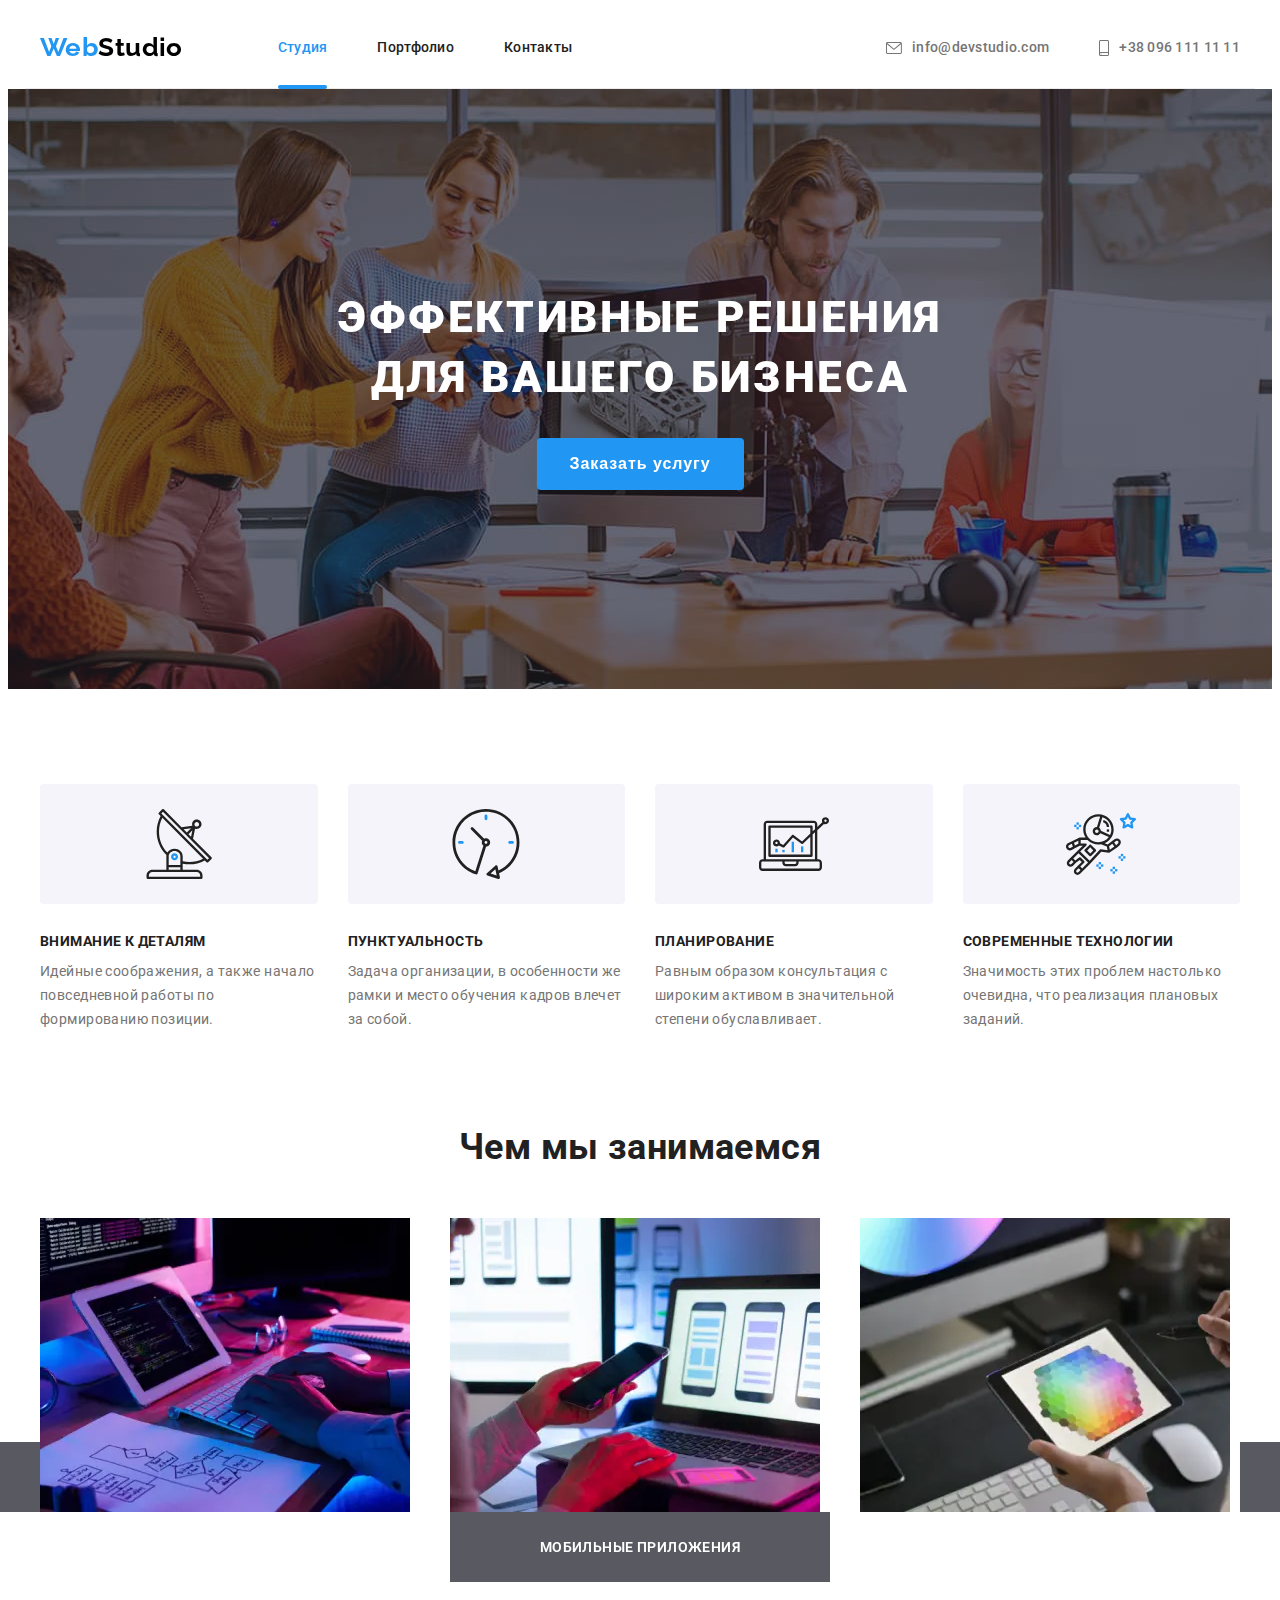
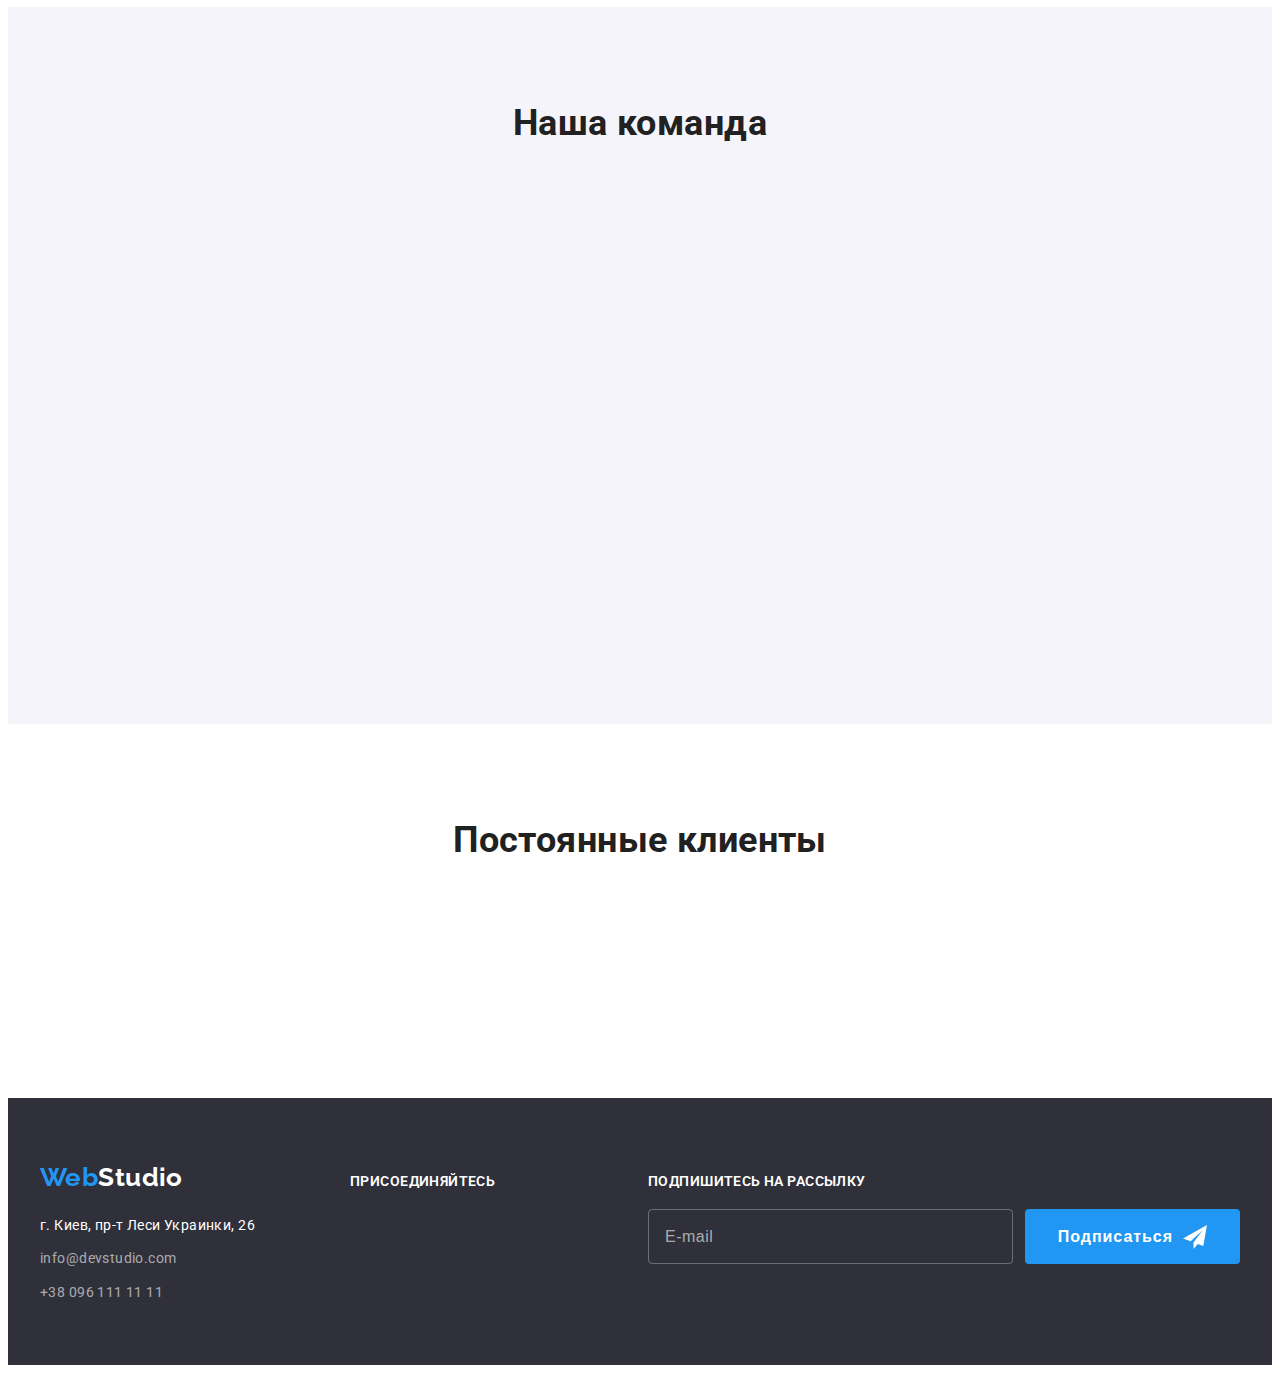
==== commit 5b25f30d: "Add some animations" ====
--- a/index.html
+++ b/index.html
@@ -16,13 +16,16 @@
       href="https://fonts.googleapis.com/css2?family=Raleway:wght@700&family=Roboto:wght@400;500;700;900&display=swap"
       rel="stylesheet"
     />
+    <link href="https://unpkg.com/aos@2.3.1/dist/aos.css" rel="stylesheet" />
     <link rel="stylesheet" href="./css/main.min.css" />
   </head>
   <body>
     <!-- HEADER -->
     <header class="header">
       <div class="header-container container header-border">
-        <a href="./index.html" class="logo top"><span>Web</span>Studio</a>
+        <a href="./index.html" class="logo top" data-aos="zoom-in"
+          ><span>Web</span>Studio</a
+        >
 
         <div class="header-links-wrapper" data-menu>
           <nav class="navigation">
@@ -86,8 +89,16 @@
       <!-- main banner -->
       <section class="main-banner-bg">
         <div class="main-banner container">
-          <h1 class="main-header">Эффективные решения для вашего бизнеса</h1>
-          <button type="button" class="main-style-btn" data-modal-open>
+          <h1 class="main-header" data-aos="fade-down" data-aos-delay="100">
+            Эффективные решения для вашего бизнеса
+          </h1>
+          <button
+            type="button"
+            class="main-style-btn"
+            data-aos="fade-up"
+            data-aos-delay="200"
+            data-modal-open
+          >
             Заказать услугу
           </button>
         </div>
@@ -178,7 +189,7 @@
                   />
                 </picture>
               </div>
-              <div class="doings-text">
+              <div class="doings-text" data-aos="slide-right">
                 <p>Десктопные приложения</p>
               </div>
             </li>
@@ -203,7 +214,7 @@
                   />
                 </picture>
               </div>
-              <div class="doings-text">
+              <div class="doings-text" data-aos="slide-up">
                 <p>Мобильные приложения</p>
               </div>
             </li>
@@ -228,7 +239,7 @@
                   />
                 </picture>
               </div>
-              <div class="doings-text">
+              <div class="doings-text" data-aos="slide-left">
                 <p>Дизайнерские решения</p>
               </div>
             </li>
@@ -241,7 +252,7 @@
         <div class="team-container container">
           <h2 class="section-header">Наша команда</h2>
           <ul class="team-list">
-            <li>
+            <li data-aos="flip-left">
               <picture>
                 <source
                   srcset="
@@ -315,7 +326,7 @@
                 </ul>
               </div>
             </li>
-            <li>
+            <li data-aos="flip-left" data-aos-delay="100">
               <picture>
                 <source
                   srcset="
@@ -389,7 +400,7 @@
                 </ul>
               </div>
             </li>
-            <li>
+            <li data-aos="flip-left" data-aos-delay="200">
               <picture>
                 <source
                   srcset="
@@ -463,7 +474,7 @@
                 </ul>
               </div>
             </li>
-            <li>
+            <li data-aos="flip-left" data-aos-delay="300">
               <picture>
                 <source
                   srcset="
@@ -547,42 +558,42 @@
         <div class="clients-container container">
           <h2 class="section-header">Постоянные клиенты</h2>
           <ul class="clients-list">
-            <li>
+            <li data-aos="flip-down">
               <a href="#" class="client-card">
                 <svg class="client-icon" width="44" height="49">
                   <use href="./images/sprite.svg#icon-logo1"></use>
                 </svg>
               </a>
             </li>
-            <li>
+            <li data-aos="flip-up">
               <a href="#" class="client-card">
                 <svg class="client-icon" width="40" height="52">
                   <use href="./images/sprite.svg#icon-logo2"></use>
                 </svg>
               </a>
             </li>
-            <li>
+            <li data-aos="flip-down">
               <a href="#" class="client-card">
                 <svg class="client-icon" width="41" height="43">
                   <use href="./images/sprite.svg#icon-logo3"></use>
                 </svg>
               </a>
             </li>
-            <li>
+            <li data-aos="flip-up">
               <a href="#" class="client-card">
                 <svg class="client-icon" width="80" height="42">
                   <use href="./images/sprite.svg#icon-logo4"></use>
                 </svg>
               </a>
             </li>
-            <li>
+            <li data-aos="flip-down">
               <a href="#" class="client-card">
                 <svg class="client-icon" width="59" height="47">
                   <use href="./images/sprite.svg#icon-logo5"></use>
                 </svg>
               </a>
             </li>
-            <li>
+            <li data-aos="flip-up">
               <a href="#" class="client-card">
                 <svg class="client-icon" width="88" height="45">
                   <use href="./images/sprite.svg#icon-logo6"></use>
@@ -618,28 +629,28 @@
             <p class="footer-cta">присоединяйтесь</p>
           </div>
           <ul class="footer-social-icons">
-            <li>
+            <li data-aos="zoom-out-right">
               <a href="#" class="social-icon-ellipse footer-ellipse">
                 <svg class="teammate-icon">
                   <use href="./images/sprite.svg#icon-instagram"></use>
                 </svg>
               </a>
             </li>
-            <li>
+            <li data-aos="zoom-out-up">
               <a href="#" class="social-icon-ellipse footer-ellipse">
                 <svg class="teammate-icon">
                   <use href="./images/sprite.svg#icon-twitter"></use>
                 </svg>
               </a>
             </li>
-            <li>
+            <li data-aos="zoom-out-up">
               <a href="#" class="social-icon-ellipse footer-ellipse">
                 <svg class="teammate-icon">
                   <use href="./images/sprite.svg#icon-facebook"></use>
                 </svg>
               </a>
             </li>
-            <li>
+            <li data-aos="zoom-out-left">
               <a href="#" class="social-icon-ellipse footer-ellipse">
                 <svg class="teammate-icon">
                   <use href="./images/sprite.svg#icon-linkedin"></use>
@@ -728,5 +739,7 @@
 
     <script src="./js/modals.js"></script>
     <script src="./js/menu.js"></script>
+    <script src="https://unpkg.com/aos@2.3.1/dist/aos.js"></script>
+    <script src="./js/animation-on-scroll.js"></script>
   </body>
 </html>
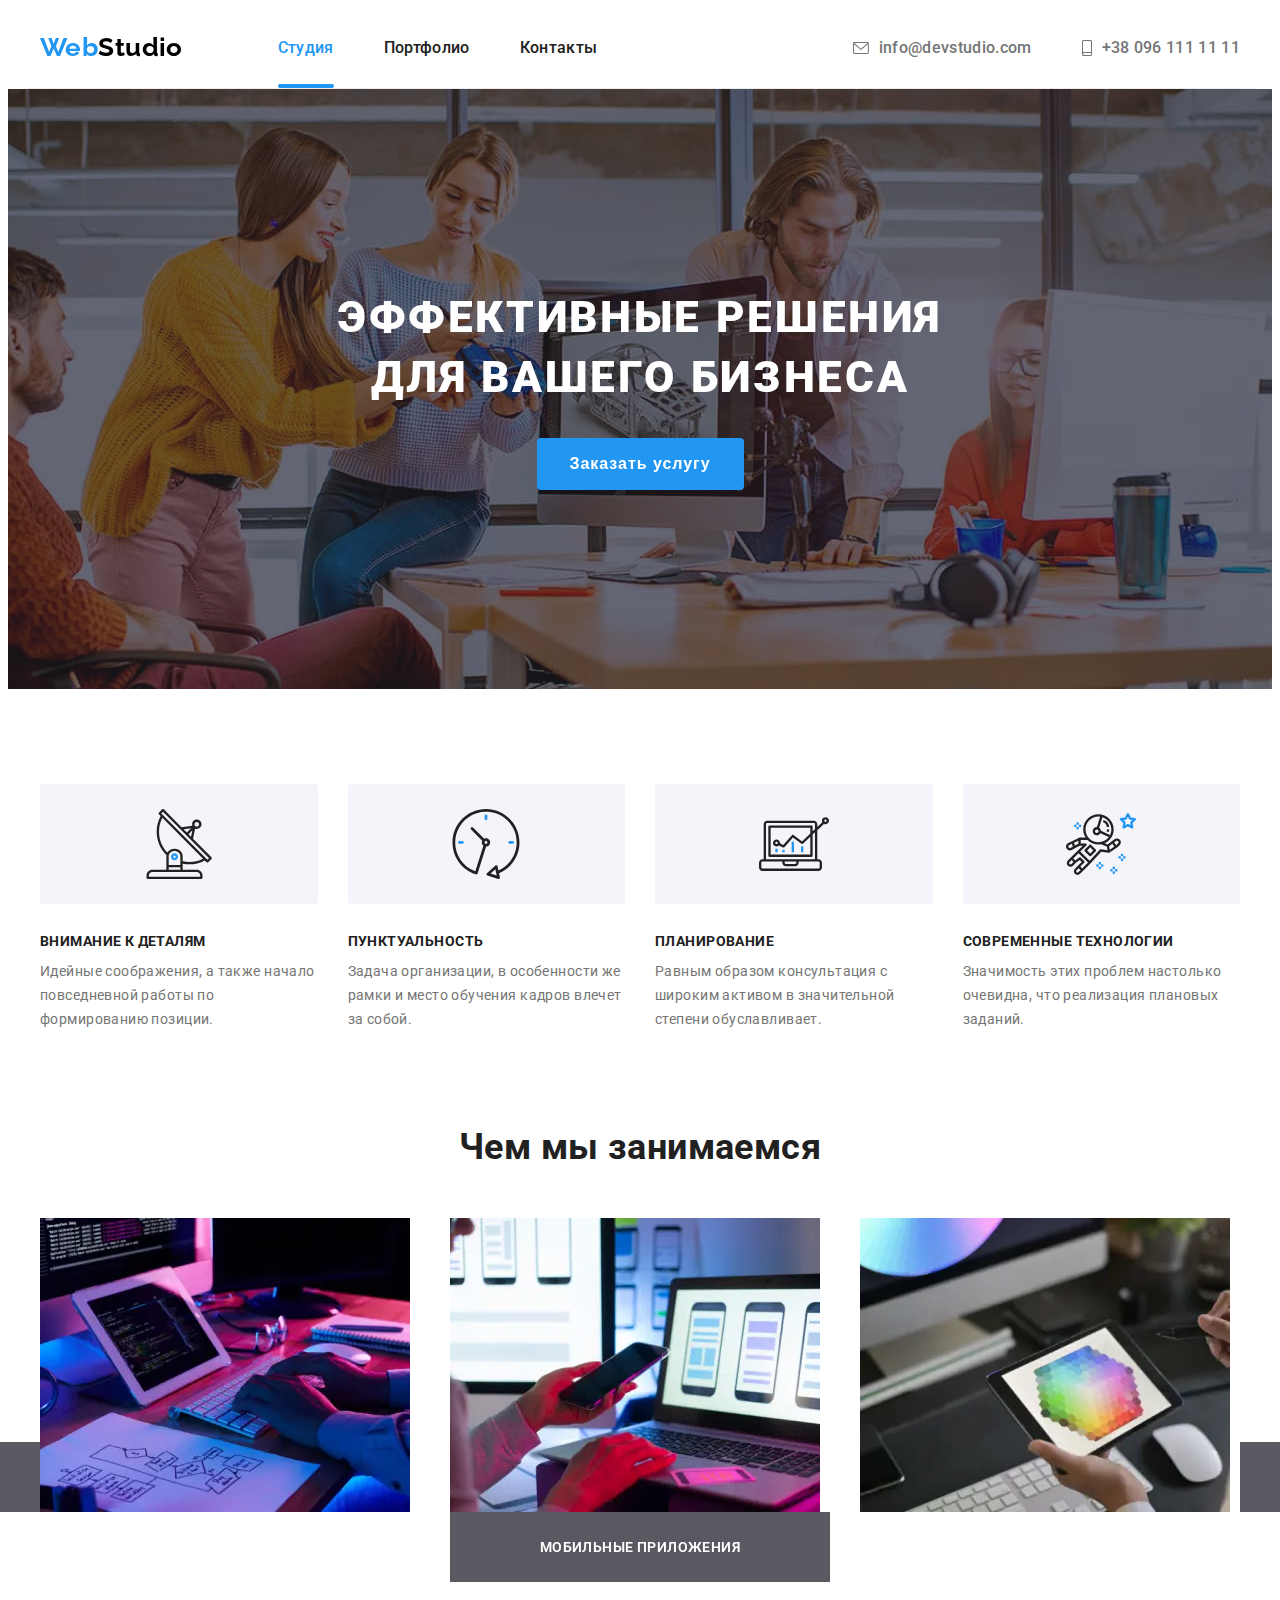
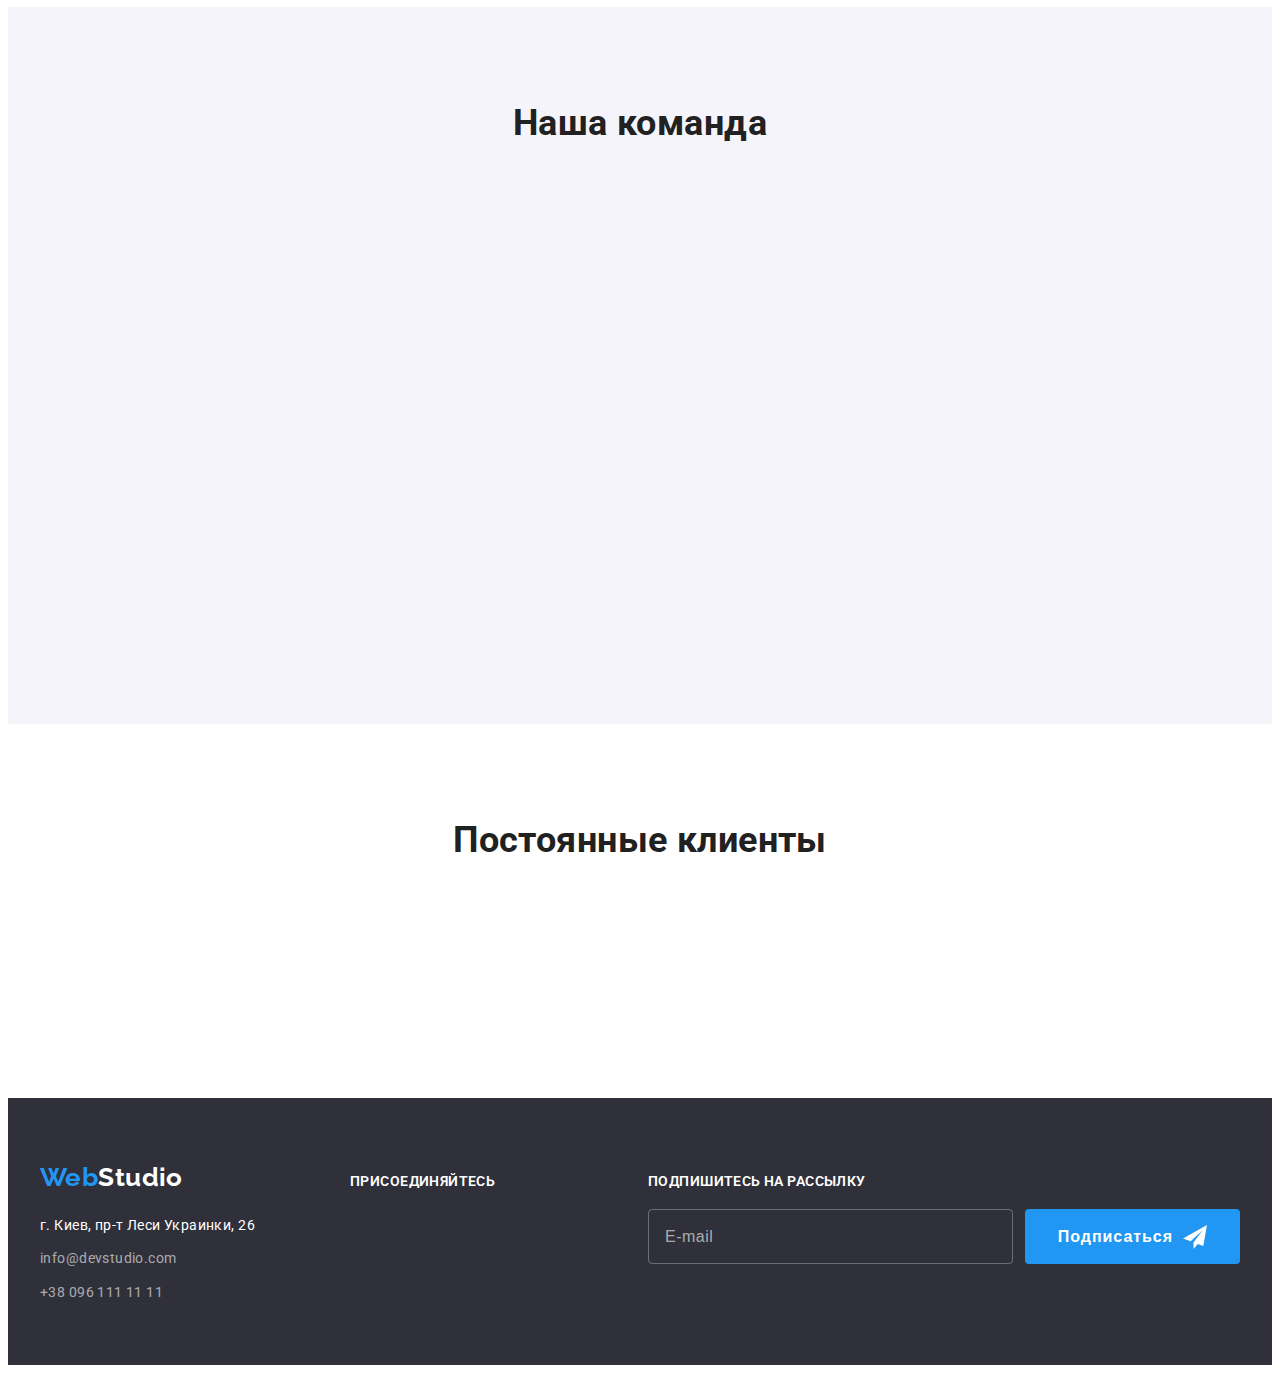
==== commit 3e9a8f19: "Refactor modal" ====
--- a/index.html
+++ b/index.html
@@ -32,7 +32,7 @@
             <ul class="nav-menu">
               <li><a href="#" class="current">Студия</a></li>
               <li><a href="./portfolio.html">Портфолио</a></li>
-              <li><a href="#">Контакты</a></li>
+              <li><a href="#contacts">Контакты</a></li>
             </ul>
           </nav>
           <div class="contacts-mobile-wrapper">
@@ -608,7 +608,7 @@
     <!-- FOOTER -->
     <footer class="footer">
       <div class="footer-container container">
-        <div class="footer-info">
+        <div class="footer-info" id="contacts">
           <div class="footer-liner">
             <a href="./index.html" class="logo logo-footer"
               ><span>Web</span>Studio</a
@@ -677,8 +677,8 @@
     </footer>
 
     <!-- MODALS -->
-    <div class="backdrop is-hidden" data-modal>
-      <div class="modal-form-container">
+    <div class="backdrop" data-backdrop>
+      <div class="modal-form-container" data-modal>
         <button type="button" class="modal-close-btn" data-modal-close>
           <svg width="12" height="12">
             <use href="./images/sprite.svg#icon-close"></use>
--- a/css/main.min.css
+++ b/css/main.min.css
@@ -1,2 +1,2 @@
-.nav-menu,.contact-links,.mobile-menu-socials,.teammate-social-icons,.footer-social-icons,.features-list,.doings-list,.team-list,.clients-list,.footer-contacts,.filter-selectors,.projects-cards{list-style:none;padding-left:0;margin-top:0;margin-bottom:0}.nav-menu a,.contact-links a{font-weight:500;line-height:1.14;letter-spacing:0.02em;color:inherit;display:-webkit-box;display:-ms-flexbox;display:flex;-webkit-box-align:center;-ms-flex-align:center;align-items:center;fill:currentColor}@media screen and (min-width: 768px){.nav-menu a,.contact-links a{padding-top:32px;padding-bottom:32px}}body{background-color:#fff;font-family:'Roboto', sans-serif;font-size:14px;letter-spacing:0.03em;color:#757575}body.modal-open{overflow:hidden}a{text-decoration:none;color:#757575}button{cursor:pointer;outline:none}img{display:block;max-width:100%;height:auto}.section-header{font-weight:700;font-size:36px;line-height:1.17;text-align:center;color:#212121;margin-top:0;margin-bottom:50px}.container{max-width:480px;padding:0 15px;margin-left:auto;margin-right:auto}@media screen and (min-width: 768px){.container{max-width:768px}}@media screen and (min-width: 1200px){.container{max-width:1200px}}.our-works-section,.team-container,.clients-container{padding-top:60px;padding-bottom:60px}@media screen and (min-width: 1200px){.our-works-section,.team-container,.clients-container{padding-top:95px;padding-bottom:95px}}.header-container,.header-links-wrapper,.navigation,.nav-menu,.contact-links,.main-banner-bg,.features-list,.doings-list,.team-list,.team-list img,.filter-selectors,.projects-cards,.projects-cards img,.footer-liner,.doings-text,.modal-close-btn,.overlay,.footer-form,.send-btn,.modal-form{display:-webkit-box;display:-ms-flexbox;display:flex}.nav-menu a:hover,.nav-menu a:active,.nav-menu a:focus,.footer-contacts a:hover,.footer-contacts a:active,.footer-contacts a:focus{color:#2196f3}@media screen and (min-width: 768px){.contact-links a:hover,.contact-links a:active,.contact-links a:focus{color:#2196f3}}.visually-hidden{position:absolute;clip:rect(0 0 0 0);width:1px;height:1px;margin:-1px}.logo{position:relative;font-family:'Raleway', sans-serif;font-weight:700;font-size:26px;line-height:1.2;color:#000000}.logo span{color:#2196f3}.logo-footer{color:#fff;display:inline-block}@media screen and (max-width: 767px){.header-links-wrapper{padding-top:48px;padding-bottom:48px;padding-right:15px;padding-left:40px;-webkit-box-orient:vertical;-webkit-box-direction:normal;-ms-flex-direction:column;flex-direction:column;-webkit-box-pack:justify;-ms-flex-pack:justify;justify-content:space-between;position:absolute;z-index:1;left:0;top:0;width:100%;height:100%;min-height:100vh;overflow-y:auto;background-color:#fff;opacity:0;pointer-events:none;-webkit-transition:opacity 250ms cubic-bezier(0.4, 0, 0.2, 1);transition:opacity 250ms cubic-bezier(0.4, 0, 0.2, 1)}.header-links-wrapper.is-open{opacity:1;pointer-events:all}}@media screen and (min-width: 768px){.header-links-wrapper{-webkit-box-flex:1;-ms-flex-positive:1;flex-grow:1;-webkit-box-align:center;-ms-flex-align:center;align-items:center}}.navigation{-webkit-box-align:center;-ms-flex-align:center;align-items:center}@media screen and (max-width: 767px){.navigation{margin-bottom:40px}}.nav-menu{-webkit-box-orient:vertical;-webkit-box-direction:normal;-ms-flex-direction:column;flex-direction:column}.nav-menu li{position:relative}@media screen and (max-width: 767px){.nav-menu li:not(:last-child){margin-bottom:32px}}.nav-menu a{color:#212121;-webkit-transition:color 250ms cubic-bezier(0.4, 0, 0.2, 1);transition:color 250ms cubic-bezier(0.4, 0, 0.2, 1)}@media screen and (max-width: 767px){.nav-menu a{font-size:40px}}.nav-menu .current{color:#2196f3}@media screen and (min-width: 768px){.nav-menu .current::after{content:'';background-color:#2196f3;height:4px;width:100%;border-radius:2px;display:block;position:absolute;bottom:-1px}}@media screen and (min-width: 768px){.nav-menu{-webkit-box-orient:horizontal;-webkit-box-direction:normal;-ms-flex-direction:row;flex-direction:row}.nav-menu li:not(:last-child){margin-right:50px}}.main-style-btn{background-color:#2196f3;font-weight:bold;font-size:16px;line-height:1.87;text-align:center;letter-spacing:0.06em;color:#fff;padding:10px 32px;border:1px solid transparent;border-radius:4px}.filter-selector{background-color:#f5f4fa;font-weight:500;font-size:16px;line-height:1.6;text-align:center;letter-spacing:0.03em;color:#212121;padding:6px 22px;border:1px solid transparent;border-radius:4px;-webkit-transition:color 250ms cubic-bezier(0.4, 0, 0.2, 1),background-color 250ms cubic-bezier(0.4, 0, 0.2, 1),-webkit-box-shadow 250ms cubic-bezier(0.4, 0, 0.2, 1);transition:color 250ms cubic-bezier(0.4, 0, 0.2, 1),background-color 250ms cubic-bezier(0.4, 0, 0.2, 1),-webkit-box-shadow 250ms cubic-bezier(0.4, 0, 0.2, 1);transition:color 250ms cubic-bezier(0.4, 0, 0.2, 1),background-color 250ms cubic-bezier(0.4, 0, 0.2, 1),box-shadow 250ms cubic-bezier(0.4, 0, 0.2, 1);transition:color 250ms cubic-bezier(0.4, 0, 0.2, 1),background-color 250ms cubic-bezier(0.4, 0, 0.2, 1),box-shadow 250ms cubic-bezier(0.4, 0, 0.2, 1),-webkit-box-shadow 250ms cubic-bezier(0.4, 0, 0.2, 1)}.filter-selector:hover,.filter-selector:focus{background-color:#2196f3;color:#fff;cursor:pointer;-webkit-box-shadow:0px 3px 1px rgba(0,0,0,0.1),0px 1px 2px rgba(0,0,0,0.08),0px 2px 2px rgba(0,0,0,0.12);box-shadow:0px 3px 1px rgba(0,0,0,0.1),0px 1px 2px rgba(0,0,0,0.08),0px 2px 2px rgba(0,0,0,0.12)}.burger-menu-btn{position:relative;z-index:3;width:40px;height:40px;border:none;background-color:transparent;padding:0;fill:#212121;-webkit-transition:fill 250ms cubic-bezier(0.4, 0, 0.2, 1);transition:fill 250ms cubic-bezier(0.4, 0, 0.2, 1)}.burger-menu-btn:hover,.burger-menu-btn:focus{fill:#2196f3}.burger-menu-btn .cross-icon{display:none}.burger-menu-btn.is-open .cross-icon{display:block}.burger-menu-btn.is-open .menu-icon{display:none}@media screen and (min-width: 768px){.burger-menu-btn{display:none}}@media screen and (min-width: 768px){.contacts-mobile-wrapper{margin-left:auto}}.contact-links{-webkit-box-orient:vertical;-webkit-box-direction:reverse;-ms-flex-direction:column-reverse;flex-direction:column-reverse}.contact-links a{-webkit-transition:color 250ms cubic-bezier(0.4, 0, 0.2, 1);transition:color 250ms cubic-bezier(0.4, 0, 0.2, 1)}@media screen and (max-width: 1199px){.contact-links a{padding-top:0;padding-bottom:0}}@media screen and (max-width: 767px){.contact-links li:last-child{margin-bottom:32px}}@media screen and (min-width: 768px) and (max-width: 1199px){.contact-links li:not(:last-child){margin-bottom:16px}}@media screen and (max-width: 767px){.contact-links{margin-bottom:64px}.contact-links .tel{font-size:34px;color:#2196f3}}@media screen and (min-width: 768px){.contact-links{margin-left:auto;-webkit-box-orient:vertical;-webkit-box-direction:normal;-ms-flex-direction:column;flex-direction:column}}@media screen and (min-width: 1200px){.contact-links{-webkit-box-orient:horizontal;-webkit-box-direction:normal;-ms-flex-direction:row;flex-direction:row}.contact-links li:not(:last-child){margin-right:50px}}.contact-icon{margin-right:10px}@media screen and (max-width: 767px){.contact-icon{display:none}}.mobile-menu-socials{display:none;-ms-flex-wrap:wrap;flex-wrap:wrap;width:100%}.mobile-menu-socials li{position:relative}.mobile-menu-socials li:not(:last-child){margin-right:20px}.mobile-menu-socials li:not(:last-child)::after{content:'';width:1px;height:22px;background-color:rgba(33,33,33,0.2);position:absolute;right:-10px}.mobile-menu-socials a{color:#2196f3;font-weight:500;font-size:18px;line-height:1.22;letter-spacing:0.02em}@media screen and (max-width: 767px){.mobile-menu-socials{display:-webkit-box;display:-ms-flexbox;display:flex}}.teammate-social-icons{display:-webkit-box;display:-ms-flexbox;display:flex;-webkit-box-pack:center;-ms-flex-pack:center;justify-content:center;-webkit-box-align:center;-ms-flex-align:center;align-items:center}.teammate-social-icons li{width:44px;height:44px}.teammate-social-icons li:not(:last-child){margin-right:10px}.social-icon-ellipse{width:100%;height:100%;display:-webkit-box;display:-ms-flexbox;display:flex;-webkit-box-pack:center;-ms-flex-pack:center;justify-content:center;-webkit-box-align:center;-ms-flex-align:center;align-items:center;border-radius:50%;fill:#afb1b8;-webkit-transition:background-color 250ms cubic-bezier(0.4, 0, 0.2, 1),fill 250ms cubic-bezier(0.4, 0, 0.2, 1);transition:background-color 250ms cubic-bezier(0.4, 0, 0.2, 1),fill 250ms cubic-bezier(0.4, 0, 0.2, 1)}.social-icon-ellipse:hover,.social-icon-ellipse:focus{background-color:#2196f3;fill:#fff}.teammate-icon{width:20px;height:20px}.footer-social-icons{display:-webkit-box;display:-ms-flexbox;display:flex}.footer-social-icons li{width:44px;height:44px}.footer-social-icons li:not(:nth-child(4n+4)){margin-right:10px}.footer-ellipse{background-color:rgba(255,255,255,0.1);fill:#fff}.backdrop{position:fixed;z-index:5;top:0;left:0;right:0;bottom:0;display:-webkit-box;display:-ms-flexbox;display:flex;-webkit-box-pack:center;-ms-flex-pack:center;justify-content:center;overflow-y:auto;background-color:rgba(0,0,0,0.2);-webkit-transition:opacity 250ms cubic-bezier(0.4, 0, 0.2, 1);transition:opacity 250ms cubic-bezier(0.4, 0, 0.2, 1)}.is-hidden{opacity:0;pointer-events:none}.modal-form-container{position:relative;width:calc(100% - 2 * 15px);max-width:450px;min-height:581px;padding:40px;margin-top:auto;margin-bottom:auto;background-color:#fff;-webkit-box-shadow:0px 1px 3px rgba(0,0,0,0.12),0px 1px 1px rgba(0,0,0,0.14),0px 2px 1px rgba(0,0,0,0.2);box-shadow:0px 1px 3px rgba(0,0,0,0.12),0px 1px 1px rgba(0,0,0,0.14),0px 2px 1px rgba(0,0,0,0.2);border-radius:4px;-webkit-transition:-webkit-transform 500ms cubic-bezier(0.4, 0, 0.2, 1) 100ms;transition:-webkit-transform 500ms cubic-bezier(0.4, 0, 0.2, 1) 100ms;transition:transform 500ms cubic-bezier(0.4, 0, 0.2, 1) 100ms;transition:transform 500ms cubic-bezier(0.4, 0, 0.2, 1) 100ms, -webkit-transform 500ms cubic-bezier(0.4, 0, 0.2, 1) 100ms}@media screen and (max-width: 359px){.modal-form-container{-webkit-box-align:start;-ms-flex-align:start;align-items:flex-start;margin-top:20px}}@media screen and (min-width: 1200px){.modal-form-container{max-width:528px}}.modal-form-container p{font-style:normal;font-weight:bold;font-size:20px;line-height:1.15;color:#212121;margin-top:0;margin-bottom:30px}@media screen and (max-width: 1199px){.modal-form-container p{text-align:center}}.is-hidden .modal-form-container{-webkit-transform:translateY(-10%);transform:translateY(-10%);opacity:0%}.modal-close-btn{-webkit-box-pack:center;-ms-flex-pack:center;justify-content:center;-webkit-box-align:center;-ms-flex-align:center;align-items:center;width:30px;height:30px;padding:0;border:1px solid rgba(0,0,0,0.1);border-radius:50%;background-color:#fff;fill:#212121;position:absolute;top:8px;right:8px;-webkit-transition:fill 250ms cubic-bezier(0.4, 0, 0.2, 1);transition:fill 250ms cubic-bezier(0.4, 0, 0.2, 1)}.modal-close-btn:hover{fill:#2196f3}.footer-form{-webkit-box-pack:justify;-ms-flex-pack:justify;justify-content:space-between}@media screen and (max-width: 1199px){.footer-form{-webkit-box-orient:vertical;-webkit-box-direction:normal;-ms-flex-direction:column;flex-direction:column;-webkit-box-align:center;-ms-flex-align:center;align-items:center}}.footer-form input{width:100%;max-width:450px;height:51px;padding-left:16px;border:1px solid rgba(255,255,255,0.3);border-radius:4px;background-color:transparent;color:#fff;font-size:16px;line-height:1.25;letter-spacing:0.03em}@media screen and (max-width: 1199px){.footer-form input{margin-bottom:20px}}.footer-form input::-webkit-input-placeholder{color:rgba(255,255,255,0.6)}.footer-form input:-ms-input-placeholder{color:rgba(255,255,255,0.6)}.footer-form input::-ms-input-placeholder{color:rgba(255,255,255,0.6)}.footer-form input::placeholder{color:rgba(255,255,255,0.6)}.send-btn{fill:#fff;-webkit-box-align:center;-ms-flex-align:center;align-items:center}@media screen and (min-width: 1200px){.send-btn{margin-left:12px}}.send-icon{margin-left:10px}.modal-form{-webkit-box-orient:vertical;-webkit-box-direction:normal;-ms-flex-direction:column;flex-direction:column;-webkit-box-align:center;-ms-flex-align:center;align-items:center}.modal-form label{width:100%}.input-box{position:relative;margin-bottom:28px}.input-box input{padding-left:42px}.form-icon{position:absolute;left:15px;bottom:50%;-webkit-transform:translateY(50%);transform:translateY(50%);fill:#212121;-webkit-transition:fill 250ms cubic-bezier(0.4, 0, 0.2, 1);transition:fill 250ms cubic-bezier(0.4, 0, 0.2, 1)}.comment-box{margin-bottom:20px;position:relative}.policy-box{position:relative;margin-bottom:30px;display:-webkit-box;display:-ms-flexbox;display:flex;-webkit-box-pack:center;-ms-flex-pack:center;justify-content:center}.modal-form-input{width:100%;height:40px;display:block;border:1px solid rgba(33,33,33,0.2);border-radius:4px;outline:none;letter-spacing:0.01em;color:#757575;-webkit-transition:border 250ms cubic-bezier(0.4, 0, 0.2, 1);transition:border 250ms cubic-bezier(0.4, 0, 0.2, 1)}.modal-form-input::-webkit-input-placeholder{color:rgba(117,117,117,0.5)}.modal-form-input:-ms-input-placeholder{color:rgba(117,117,117,0.5)}.modal-form-input::-ms-input-placeholder{color:rgba(117,117,117,0.5)}.modal-form-input::placeholder{color:rgba(117,117,117,0.5)}.modal-form-input.textarea{height:auto;padding:12px 16px;resize:none}.modal-form-input:hover,.modal-form-input:focus-within{border:1px solid #2196f3}.modal-form-input:hover+.form-icon,.modal-form-input:focus-within+.form-icon{fill:#2196f3}.check-box{padding-left:24px}.check-box::before{content:'';width:16px;height:15px;cursor:pointer;position:absolute;left:0px;-webkit-box-shadow:inset 0 0 0 2px #212121;box-shadow:inset 0 0 0 2px #212121;border-radius:2px;-webkit-transition:background-color 250ms cubic-bezier(0.4, 0, 0.2, 1),-webkit-box-shadow 250ms cubic-bezier(0.4, 0, 0.2, 1);transition:background-color 250ms cubic-bezier(0.4, 0, 0.2, 1),-webkit-box-shadow 250ms cubic-bezier(0.4, 0, 0.2, 1);transition:box-shadow 250ms cubic-bezier(0.4, 0, 0.2, 1),background-color 250ms cubic-bezier(0.4, 0, 0.2, 1);transition:box-shadow 250ms cubic-bezier(0.4, 0, 0.2, 1),background-color 250ms cubic-bezier(0.4, 0, 0.2, 1),-webkit-box-shadow 250ms cubic-bezier(0.4, 0, 0.2, 1)}@media screen and (min-width: 1200px){.check-box::before{left:10px}}@media screen and (max-width: 1199px){.check-box{font-size:12px}.check-box::before{bottom:0px}}.policy-input:checked+.check-box::before{background-color:#2196f3;-webkit-box-shadow:inset 0 0 0 2px #2196f3;box-shadow:inset 0 0 0 2px #2196f3;background-image:url(../images/icon-check.svg);background-repeat:no-repeat;background-position:50% 50%}.policy-input:focus+.check-box::before{-webkit-box-shadow:inset 0 0 0 2px #212121,0 0 0 2px #2196f3;box-shadow:inset 0 0 0 2px #212121,0 0 0 2px #2196f3}.policy-input:checked:focus+.check-box::before{-webkit-box-shadow:inset 0 0 0 2px #2196f3,0 0 0 2px #2196f3;box-shadow:inset 0 0 0 2px #2196f3,0 0 0 2px #2196f3}.policy-link{color:#2196f3;text-decoration:underline}.policy-link:focus{outline-color:#2196f3}.modal-form-label{position:absolute;top:-15px;display:block;font-size:12px;line-height:1.16;letter-spacing:0.01em}.modal-form-btn{padding:10px 55px;-webkit-box-shadow:0px 4px 4px rgba(0,0,0,0.15);box-shadow:0px 4px 4px rgba(0,0,0,0.15);-webkit-transition:background-color 250ms cubic-bezier(0.4, 0, 0.2, 1);transition:background-color 250ms cubic-bezier(0.4, 0, 0.2, 1)}.modal-form-btn:hover,.modal-form-btn:focus{background-color:#188ce8}.header{position:relative}.header-container{width:100%;height:60px;-webkit-box-align:center;-ms-flex-align:center;align-items:center}@media screen and (min-width: 768px){.header-container{height:80px}.header-container .logo{margin-right:88px}}@media screen and (min-width: 1200px){.header-container .logo{margin-right:95px}}.burger-menu-btn{margin-left:auto}.header-border{border-bottom:1px solid #ececec}.main-banner-bg{background-color:#2f303a;max-width:768px;min-height:400px;background-image:-webkit-gradient(linear, left top, right top, from(rgba(47,48,58,0.4)), to(rgba(47,48,58,0.4))),url(../images/hero-bg768.jpg);background-image:linear-gradient(to right, rgba(47,48,58,0.4), rgba(47,48,58,0.4)),url(../images/hero-bg768.jpg);background-position:center;background-repeat:no-repeat;background-size:cover;margin-left:auto;margin-right:auto;-webkit-box-align:center;-ms-flex-align:center;align-items:center}@media screen and (min-width: 769px){.main-banner-bg{max-width:1600px;min-height:400px;background-image:-webkit-gradient(linear, left top, right top, from(rgba(47,48,58,0.4)), to(rgba(47,48,58,0.4))),url(../images/main-bg.jpg);background-image:linear-gradient(to right, rgba(47,48,58,0.4), rgba(47,48,58,0.4)),url(../images/main-bg.jpg)}}@media screen and (min-width: 1200px){.main-banner-bg{min-height:600px}}@media screen and (min-device-pixel-ratio: 2), screen and (-webkit-min-device-pixel-ratio: 2), screen and (min-resolution: 192dpi), screen and (min-resolution: 2dppx){.main-banner-bg{background-image:-webkit-gradient(linear, left top, right top, from(rgba(47,48,58,0.4)), to(rgba(47,48,58,0.4))),url(../images/hero-bg768@2x.jpg);background-image:linear-gradient(to right, rgba(47,48,58,0.4), rgba(47,48,58,0.4)),url(../images/hero-bg768@2x.jpg)}}@media screen and (min-device-pixel-ratio: 2) and (min-width: 769px), screen and (-webkit-min-device-pixel-ratio: 2) and (min-width: 769px), screen and (min-resolution: 192dpi) and (min-width: 769px), screen and (min-resolution: 2dppx) and (min-width: 769px){.main-banner-bg{background-image:-webkit-gradient(linear, left top, right top, from(rgba(47,48,58,0.4)), to(rgba(47,48,58,0.4))),url(../images/main-bg@2x.jpg);background-image:linear-gradient(to right, rgba(47,48,58,0.4), rgba(47,48,58,0.4)),url(../images/main-bg@2x.jpg)}}.main-banner{text-align:center;max-width:400px}@media screen and (min-width: 1200px){.main-banner{max-width:650px}}.main-header{font-weight:900;font-size:26px;line-height:1.62;text-align:center;letter-spacing:0.06em;text-transform:uppercase;color:#fff;margin-top:0;margin-bottom:30px}@media screen and (min-width: 1200px){.main-header{font-size:44px;line-height:1.36}}.features-container{padding-top:60px;padding-bottom:60px}@media screen and (min-width: 1200px){.features-container{padding-top:95px;padding-bottom:95px}}.feature-card{min-height:120px;background-color:#f5f4fa;border-radius:4px;margin-bottom:30px;display:-webkit-box;display:-ms-flexbox;display:flex;-webkit-box-pack:center;-ms-flex-pack:center;justify-content:center;-webkit-box-align:center;-ms-flex-align:center;align-items:center}.feature-icon{width:70px;height:70px}.features-list{-ms-flex-wrap:wrap;flex-wrap:wrap}.features-list li{width:100%}@media screen and (max-width: 767px){.features-list li:not(:last-child){margin-bottom:30px}}@media screen and (min-width: 768px){.features-list li{width:calc((100% - 4 * 15px) / 2);margin:15px}}@media screen and (min-width: 1200px){.features-list li{width:calc((100% - 8 * 15px) / 4)}}.features-list .feature-heading{font-weight:700;font-size:inherit;line-height:1.14;text-transform:uppercase;color:#212121;margin-top:0;margin-bottom:10px}.features-list p{line-height:1.7;margin-top:0;margin-bottom:0}@media screen and (min-width: 768px){.features-list{margin:-15px}}.doings-section{padding-bottom:95px}@media screen and (max-width: 1199px){.doings-section{display:none}}.doings-list li{width:calc((100% - 60px) / 3);position:relative}.doings-list li:not(:nth-child(3n+3)){margin-right:30px}.doings-text{font-weight:600;text-transform:uppercase;color:#fff;background-color:rgba(47,48,58,0.8);width:100%;height:70px;-webkit-box-pack:center;-ms-flex-pack:center;justify-content:center;-webkit-box-align:center;-ms-flex-align:center;align-items:center;position:absolute;bottom:0}.doings-text p{margin-top:0;margin-bottom:0}.team-section{background-color:#f5f4fa}.team-list{-ms-flex-wrap:wrap;flex-wrap:wrap;font-size:16px;line-height:1.19;text-align:center}.team-list>li{-webkit-box-shadow:0px 1px 3px rgba(0,0,0,0.12),0px 1px 1px rgba(0,0,0,0.14),0px 2px 1px rgba(0,0,0,0.2);box-shadow:0px 1px 3px rgba(0,0,0,0.12),0px 1px 1px rgba(0,0,0,0.14),0px 2px 1px rgba(0,0,0,0.2);border-radius:0px 0px 4px 4px;width:100%}@media screen and (max-width: 767px){.team-list>li:not(:last-child){margin-bottom:30px}}@media screen and (min-width: 768px){.team-list>li{width:calc((100% - 4 * 15px) / 2);margin:15px}}@media screen and (min-width: 1200px){.team-list>li{width:calc((100% - 8 * 15px) / 4)}}@media screen and (min-width: 768px){.team-list{margin:-15px}}.teammate-info{padding-top:30px;padding-bottom:30px;padding-left:30px;padding-right:30px;border-radius:0px 0px 4px 4px;background-color:#fff}.teammate-info p{margin-top:0;margin-bottom:15px}.teammate-name{font-weight:500;font-size:16px;color:#212121;margin-top:0;margin-bottom:10px}.clients-list{display:-webkit-box;display:-ms-flexbox;display:flex;-ms-flex-wrap:wrap;flex-wrap:wrap;margin:-15px}.clients-list li{width:calc((100% - 4 * 15px) / 2);margin:15px}@media screen and (min-width: 768px){.clients-list li{width:calc((100% - 6 * 15px) / 3)}}@media screen and (min-width: 1200px){.clients-list li{width:calc((100% - 12 * 15px) / 6)}}.client-card{width:100%;min-height:90px;display:-webkit-box;display:-ms-flexbox;display:flex;-webkit-box-pack:center;-ms-flex-pack:center;justify-content:center;-webkit-box-align:center;-ms-flex-align:center;align-items:center;border:1px solid #afb1b8;border-radius:4px;fill:#afb1b8;-webkit-transition:fill 250ms cubic-bezier(0.4, 0, 0.2, 1),border 250ms cubic-bezier(0.4, 0, 0.2, 1);transition:fill 250ms cubic-bezier(0.4, 0, 0.2, 1),border 250ms cubic-bezier(0.4, 0, 0.2, 1)}.client-card:hover,.client-card:focus{border:1px solid #2196f3;fill:#2196f3}.footer{background-color:#2f303a}.footer address{font-style:normal;line-height:1.7;color:#fff;margin-bottom:10px}.footer-container{padding-top:60px;padding-bottom:60px;display:-webkit-box;display:-ms-flexbox;display:flex;-webkit-box-align:baseline;-ms-flex-align:baseline;align-items:baseline}@media screen and (max-width: 767px){.footer-container{-webkit-box-orient:vertical;-webkit-box-direction:normal;-ms-flex-direction:column;flex-direction:column;-webkit-box-align:center;-ms-flex-align:center;align-items:center}}@media screen and (min-width: 768px) and (max-width: 1199px){.footer-container{-ms-flex-wrap:wrap;flex-wrap:wrap;-webkit-box-pack:center;-ms-flex-pack:center;justify-content:center}}@media screen and (max-width: 1199px){.footer-info{text-align:center;margin-bottom:60px}}@media screen and (min-width: 768px){.footer-info{margin-right:165px}}@media screen and (min-width: 1200px){.footer-info{margin-right:90px;min-width:220px}}.footer-liner{-webkit-box-align:end;-ms-flex-align:end;align-items:flex-end;height:2.25em;margin-bottom:20px}@media screen and (max-width: 1199px){.footer-liner{-webkit-box-pack:center;-ms-flex-pack:center;justify-content:center}}.footer-contacts a{color:rgba(255,255,255,0.6);line-height:1.7;-webkit-transition:color 250ms cubic-bezier(0.4, 0, 0.2, 1);transition:color 250ms cubic-bezier(0.4, 0, 0.2, 1)}.footer-contacts li:not(:last-child){margin-bottom:10px}@media screen and (max-width: 1199px){.footer-socials{margin-bottom:60px}}@media screen and (min-width: 1200px){.footer-socials{margin-right:92px}}.footer-cta{text-transform:uppercase;font-weight:600;color:#fff;margin-top:0px;margin-bottom:0px}.footer-form-wrapper{width:100%}.our-works{display:-webkit-box;display:-ms-flexbox;display:flex;-webkit-box-orient:vertical;-webkit-box-direction:normal;-ms-flex-direction:column;flex-direction:column;-webkit-box-align:center;-ms-flex-align:center;align-items:center}.filter-selectors{margin-bottom:40px;-ms-flex-wrap:wrap;flex-wrap:wrap}@media screen and (max-width: 767px){.filter-selectors li:nth-child(-n+3){margin-bottom:15px}}.filter-selectors li:not(:last-child){margin-right:8px}@media screen and (min-width: 768px){.filter-selectors{margin-bottom:30px}}@media screen and (min-width: 1200px){.filter-selectors{margin-bottom:50px}}.projects-cards{-ms-flex-wrap:wrap;flex-wrap:wrap}.projects-cards li{width:100%}@media screen and (max-width: 767px){.projects-cards li:not(:last-child){margin-bottom:30px}}@media screen and (min-width: 768px){.projects-cards li{width:calc((100% - 4 * 15px) / 2);margin:15px}}@media screen and (min-width: 1200px){.projects-cards li{width:calc((100% - 6 * 15px) / 3)}}.projects-cards a{display:block;-webkit-transition:-webkit-box-shadow 250ms cubic-bezier(0.4, 0, 0.2, 1);transition:-webkit-box-shadow 250ms cubic-bezier(0.4, 0, 0.2, 1);transition:box-shadow 250ms cubic-bezier(0.4, 0, 0.2, 1);transition:box-shadow 250ms cubic-bezier(0.4, 0, 0.2, 1), -webkit-box-shadow 250ms cubic-bezier(0.4, 0, 0.2, 1)}.projects-cards a:hover,.projects-cards a:focus{-webkit-box-shadow:0px 1px 1px rgba(0,0,0,0.12),0px 4px 4px rgba(0,0,0,0.06),1px 4px 6px rgba(0,0,0,0.16);box-shadow:0px 1px 1px rgba(0,0,0,0.12),0px 4px 4px rgba(0,0,0,0.06),1px 4px 6px rgba(0,0,0,0.16)}@media screen and (min-width: 768px){.projects-cards{margin:-15px}}.project-card-info{border-left:1px solid #eee;border-right:1px solid #eee;border-bottom:1px solid #eee;padding:20px 0 20px 24px}.project-card-heading{font-weight:bold;font-size:18px;line-height:2;letter-spacing:0.06em;color:#212121;margin-top:0;margin-bottom:5px}.project-card-text{font-size:16px;line-height:1.87;margin-top:0;margin-bottom:0}.overlay-container{position:relative;overflow:hidden}.overlay{position:absolute;width:100%;height:100%;-webkit-box-align:center;-ms-flex-align:center;align-items:center;padding-left:24px;padding-right:24px;font-size:18px;line-height:1.56;color:#fff;background-color:rgba(33,150,243,0.9);-webkit-transition:-webkit-transform 250ms cubic-bezier(0.4, 0, 0.2, 1);transition:-webkit-transform 250ms cubic-bezier(0.4, 0, 0.2, 1);transition:transform 250ms cubic-bezier(0.4, 0, 0.2, 1);transition:transform 250ms cubic-bezier(0.4, 0, 0.2, 1), -webkit-transform 250ms cubic-bezier(0.4, 0, 0.2, 1)}.overlay p{margin-top:0;margin-bottom:0}.projects-cards a:hover .overlay,.projects-cards a:focus .overlay{-webkit-transform:translateY(-100%);transform:translateY(-100%)}@media screen and (max-width: 374px){.overlay{font-size:16px}}
+.nav-menu,.contact-links,.mobile-menu-socials,.teammate-social-icons,.footer-social-icons,.features-list,.doings-list,.team-list,.clients-list,.footer-contacts,.filter-selectors,.projects-cards{list-style:none;padding-left:0;margin-top:0;margin-bottom:0}.nav-menu a,.contact-links a{font-weight:500;line-height:1.14;letter-spacing:0.02em;color:inherit;display:-webkit-box;display:-ms-flexbox;display:flex;-webkit-box-align:center;-ms-flex-align:center;align-items:center;fill:currentColor}@media screen and (min-width: 1200px){.nav-menu a,.contact-links a{font-size:16px}}@media screen and (min-width: 768px){.nav-menu a,.contact-links a{padding-top:32px;padding-bottom:32px}}body{background-color:#fff;font-family:'Roboto', sans-serif;font-size:14px;letter-spacing:0.03em;color:#757575;overflow-x:hidden}body.modal-open{overflow:hidden}a{text-decoration:none;color:#757575}button{cursor:pointer;outline:none}img{display:block;max-width:100%;height:auto}.section-header{font-weight:700;font-size:36px;line-height:1.17;text-align:center;color:#212121;margin-top:0;margin-bottom:50px}.container{max-width:480px;padding:0 15px;margin-left:auto;margin-right:auto}@media screen and (max-width: 1199px){.container{overflow-x:hidden}}@media screen and (min-width: 768px){.container{max-width:768px}}@media screen and (min-width: 1200px){.container{max-width:1200px}}.our-works-section,.team-container,.clients-container{padding-top:60px;padding-bottom:60px}@media screen and (min-width: 1200px){.our-works-section,.team-container,.clients-container{padding-top:95px;padding-bottom:95px}}.header-container,.header-links-wrapper,.navigation,.nav-menu,.contact-links,.main-banner-bg,.features-list,.doings-list,.team-list,.team-list img,.filter-selectors,.projects-cards,.projects-cards img,.footer-liner,.doings-text,.modal-close-btn,.overlay,.footer-form,.send-btn,.modal-form{display:-webkit-box;display:-ms-flexbox;display:flex}.nav-menu a:hover,.nav-menu a:active,.nav-menu a:focus,.footer-contacts a:hover,.footer-contacts a:active,.footer-contacts a:focus{color:#2196f3}@media screen and (min-width: 768px){.contact-links a:hover,.contact-links a:active,.contact-links a:focus{color:#2196f3}}.visually-hidden{position:absolute;clip:rect(0 0 0 0);width:1px;height:1px;margin:-1px}.logo{position:relative;font-family:'Raleway', sans-serif;font-weight:700;font-size:26px;line-height:1.2;color:#000000}.logo span{color:#2196f3}.logo-footer{color:#fff;display:inline-block}@media screen and (max-width: 767px){.header-links-wrapper{padding-top:48px;padding-bottom:48px;padding-right:15px;padding-left:40px;-webkit-box-orient:vertical;-webkit-box-direction:normal;-ms-flex-direction:column;flex-direction:column;-webkit-box-pack:justify;-ms-flex-pack:justify;justify-content:space-between;position:absolute;z-index:1;left:0;top:0;width:100%;height:100%;min-height:100vh;overflow-y:auto;background-color:#fff;opacity:0;pointer-events:none;-webkit-transition:opacity 250ms cubic-bezier(0.4, 0, 0.2, 1);transition:opacity 250ms cubic-bezier(0.4, 0, 0.2, 1)}.header-links-wrapper.is-open{opacity:1;pointer-events:all}}@media screen and (min-width: 768px){.header-links-wrapper{-webkit-box-flex:1;-ms-flex-positive:1;flex-grow:1;-webkit-box-align:center;-ms-flex-align:center;align-items:center}}.navigation{-webkit-box-align:center;-ms-flex-align:center;align-items:center}@media screen and (max-width: 767px){.navigation{margin-bottom:40px}}.nav-menu{-webkit-box-orient:vertical;-webkit-box-direction:normal;-ms-flex-direction:column;flex-direction:column}.nav-menu li{position:relative}@media screen and (max-width: 767px){.nav-menu li:not(:last-child){margin-bottom:32px}}.nav-menu a{color:#212121;-webkit-transition:color 250ms cubic-bezier(0.4, 0, 0.2, 1);transition:color 250ms cubic-bezier(0.4, 0, 0.2, 1)}@media screen and (max-width: 767px){.nav-menu a{font-size:40px}}.nav-menu .current{color:#2196f3}@media screen and (min-width: 768px){.nav-menu .current::after{content:'';background-color:#2196f3;height:4px;width:100%;border-radius:2px;display:block;position:absolute;bottom:-1px}}@media screen and (min-width: 1200px){.nav-menu .current::after{bottom:1px}}@media screen and (min-width: 768px){.nav-menu{-webkit-box-orient:horizontal;-webkit-box-direction:normal;-ms-flex-direction:row;flex-direction:row}.nav-menu li:not(:last-child){margin-right:50px}}.main-style-btn{background-color:#2196f3;font-weight:bold;font-size:16px;line-height:1.87;text-align:center;letter-spacing:0.06em;color:#fff;padding:10px 32px;border:1px solid transparent;border-radius:4px}.filter-selector{background-color:#f5f4fa;font-weight:500;font-size:16px;line-height:1.6;text-align:center;letter-spacing:0.03em;color:#212121;padding:6px 22px;border:1px solid transparent;border-radius:4px;-webkit-transition:color 250ms cubic-bezier(0.4, 0, 0.2, 1),background-color 250ms cubic-bezier(0.4, 0, 0.2, 1),-webkit-box-shadow 250ms cubic-bezier(0.4, 0, 0.2, 1);transition:color 250ms cubic-bezier(0.4, 0, 0.2, 1),background-color 250ms cubic-bezier(0.4, 0, 0.2, 1),-webkit-box-shadow 250ms cubic-bezier(0.4, 0, 0.2, 1);transition:color 250ms cubic-bezier(0.4, 0, 0.2, 1),background-color 250ms cubic-bezier(0.4, 0, 0.2, 1),box-shadow 250ms cubic-bezier(0.4, 0, 0.2, 1);transition:color 250ms cubic-bezier(0.4, 0, 0.2, 1),background-color 250ms cubic-bezier(0.4, 0, 0.2, 1),box-shadow 250ms cubic-bezier(0.4, 0, 0.2, 1),-webkit-box-shadow 250ms cubic-bezier(0.4, 0, 0.2, 1)}.filter-selector:hover,.filter-selector:focus{background-color:#2196f3;color:#fff;cursor:pointer;-webkit-box-shadow:0px 3px 1px rgba(0,0,0,0.1),0px 1px 2px rgba(0,0,0,0.08),0px 2px 2px rgba(0,0,0,0.12);box-shadow:0px 3px 1px rgba(0,0,0,0.1),0px 1px 2px rgba(0,0,0,0.08),0px 2px 2px rgba(0,0,0,0.12)}.burger-menu-btn{position:relative;z-index:3;width:40px;height:40px;border:none;background-color:transparent;padding:0;fill:#212121;-webkit-transition:fill 250ms cubic-bezier(0.4, 0, 0.2, 1);transition:fill 250ms cubic-bezier(0.4, 0, 0.2, 1)}.burger-menu-btn:hover,.burger-menu-btn:focus{fill:#2196f3}.burger-menu-btn .cross-icon{display:none}.burger-menu-btn.is-open .cross-icon{display:block}.burger-menu-btn.is-open .menu-icon{display:none}@media screen and (min-width: 768px){.burger-menu-btn{display:none}}@media screen and (min-width: 768px){.contacts-mobile-wrapper{margin-left:auto}}.contact-links{-webkit-box-orient:vertical;-webkit-box-direction:reverse;-ms-flex-direction:column-reverse;flex-direction:column-reverse}.contact-links a{-webkit-transition:color 250ms cubic-bezier(0.4, 0, 0.2, 1);transition:color 250ms cubic-bezier(0.4, 0, 0.2, 1)}@media screen and (max-width: 1199px){.contact-links a{padding-top:0;padding-bottom:0}}@media screen and (max-width: 767px){.contact-links li:last-child{margin-bottom:32px}}@media screen and (min-width: 768px) and (max-width: 1199px){.contact-links li:not(:last-child){margin-bottom:16px}}@media screen and (max-width: 767px){.contact-links{margin-bottom:64px}.contact-links .tel{font-size:34px;color:#2196f3}}@media screen and (min-width: 768px){.contact-links{margin-left:auto;-webkit-box-orient:vertical;-webkit-box-direction:normal;-ms-flex-direction:column;flex-direction:column}}@media screen and (min-width: 1200px){.contact-links{-webkit-box-orient:horizontal;-webkit-box-direction:normal;-ms-flex-direction:row;flex-direction:row}.contact-links li:not(:last-child){margin-right:50px}}.contact-icon{margin-right:10px}@media screen and (max-width: 767px){.contact-icon{display:none}}.mobile-menu-socials{display:none;-ms-flex-wrap:wrap;flex-wrap:wrap;width:100%}.mobile-menu-socials li{position:relative}.mobile-menu-socials li:not(:last-child){margin-right:20px}.mobile-menu-socials li:not(:last-child)::after{content:'';width:1px;height:22px;background-color:rgba(33,33,33,0.2);position:absolute;right:-10px}.mobile-menu-socials a{color:#2196f3;font-weight:500;font-size:18px;line-height:1.22;letter-spacing:0.02em}@media screen and (max-width: 767px){.mobile-menu-socials{display:-webkit-box;display:-ms-flexbox;display:flex}}.teammate-social-icons{display:-webkit-box;display:-ms-flexbox;display:flex;-webkit-box-pack:center;-ms-flex-pack:center;justify-content:center;-webkit-box-align:center;-ms-flex-align:center;align-items:center}.teammate-social-icons li{width:44px;height:44px}.teammate-social-icons li:not(:last-child){margin-right:10px}.social-icon-ellipse{width:100%;height:100%;display:-webkit-box;display:-ms-flexbox;display:flex;-webkit-box-pack:center;-ms-flex-pack:center;justify-content:center;-webkit-box-align:center;-ms-flex-align:center;align-items:center;border-radius:50%;fill:#afb1b8;-webkit-transition:background-color 250ms cubic-bezier(0.4, 0, 0.2, 1),fill 250ms cubic-bezier(0.4, 0, 0.2, 1);transition:background-color 250ms cubic-bezier(0.4, 0, 0.2, 1),fill 250ms cubic-bezier(0.4, 0, 0.2, 1)}.social-icon-ellipse:hover,.social-icon-ellipse:focus{background-color:#2196f3;fill:#fff}.teammate-icon{width:20px;height:20px}.footer-social-icons{display:-webkit-box;display:-ms-flexbox;display:flex}.footer-social-icons li{width:44px;height:44px}.footer-social-icons li:not(:nth-child(4n+4)){margin-right:10px}.footer-ellipse{background-color:rgba(255,255,255,0.1);fill:#fff}body.show-modal .backdrop{opacity:1;visibility:visible;pointer-events:initial}.backdrop{position:fixed;z-index:5;top:0;left:0;right:0;bottom:0;display:-webkit-box;display:-ms-flexbox;display:flex;-webkit-box-pack:center;-ms-flex-pack:center;justify-content:center;overflow-y:auto;background-color:rgba(0,0,0,0.2);opacity:0;visibility:hidden;pointer-events:none;-webkit-transition:opacity 250ms cubic-bezier(0.4, 0, 0.2, 1);transition:opacity 250ms cubic-bezier(0.4, 0, 0.2, 1)}.modal-form-container{position:relative;width:calc(100% - 2 * 15px);max-width:450px;min-height:581px;padding:40px;margin-top:auto;margin-bottom:auto;background-color:#fff;-webkit-box-shadow:0px 1px 3px rgba(0,0,0,0.12),0px 1px 1px rgba(0,0,0,0.14),0px 2px 1px rgba(0,0,0,0.2);box-shadow:0px 1px 3px rgba(0,0,0,0.12),0px 1px 1px rgba(0,0,0,0.14),0px 2px 1px rgba(0,0,0,0.2);border-radius:4px;opacity:0;-webkit-transition:opacity 500ms cubic-bezier(0.4, 0, 0.2, 1) 100ms,-webkit-transform 500ms cubic-bezier(0.4, 0, 0.2, 1) 100ms;transition:opacity 500ms cubic-bezier(0.4, 0, 0.2, 1) 100ms,-webkit-transform 500ms cubic-bezier(0.4, 0, 0.2, 1) 100ms;transition:opacity 500ms cubic-bezier(0.4, 0, 0.2, 1) 100ms,transform 500ms cubic-bezier(0.4, 0, 0.2, 1) 100ms;transition:opacity 500ms cubic-bezier(0.4, 0, 0.2, 1) 100ms,transform 500ms cubic-bezier(0.4, 0, 0.2, 1) 100ms,-webkit-transform 500ms cubic-bezier(0.4, 0, 0.2, 1) 100ms}.modal-form-container.is-visible{-webkit-transform:translateY(-10%);transform:translateY(-10%);opacity:1}@media screen and (max-width: 359px){.modal-form-container{-webkit-box-align:start;-ms-flex-align:start;align-items:flex-start;margin-top:20px}}@media screen and (min-width: 1200px){.modal-form-container{max-width:528px}}.modal-form-container p{font-style:normal;font-weight:bold;font-size:20px;line-height:1.15;color:#212121;margin-top:0;margin-bottom:30px}@media screen and (max-width: 1199px){.modal-form-container p{text-align:center}}.modal-close-btn{-webkit-box-pack:center;-ms-flex-pack:center;justify-content:center;-webkit-box-align:center;-ms-flex-align:center;align-items:center;width:30px;height:30px;padding:0;border:1px solid rgba(0,0,0,0.1);border-radius:50%;background-color:#fff;fill:#212121;position:absolute;top:8px;right:8px;-webkit-transition:fill 250ms cubic-bezier(0.4, 0, 0.2, 1);transition:fill 250ms cubic-bezier(0.4, 0, 0.2, 1)}.modal-close-btn:hover{fill:#2196f3}.footer-form{-webkit-box-pack:justify;-ms-flex-pack:justify;justify-content:space-between}@media screen and (max-width: 1199px){.footer-form{-webkit-box-orient:vertical;-webkit-box-direction:normal;-ms-flex-direction:column;flex-direction:column;-webkit-box-align:center;-ms-flex-align:center;align-items:center}}.footer-form input{width:100%;max-width:450px;height:51px;padding-left:16px;border:1px solid rgba(255,255,255,0.3);border-radius:4px;background-color:transparent;color:#fff;font-size:16px;line-height:1.25;letter-spacing:0.03em}@media screen and (max-width: 1199px){.footer-form input{margin-bottom:20px}}.footer-form input::-webkit-input-placeholder{color:rgba(255,255,255,0.6)}.footer-form input:-ms-input-placeholder{color:rgba(255,255,255,0.6)}.footer-form input::-ms-input-placeholder{color:rgba(255,255,255,0.6)}.footer-form input::placeholder{color:rgba(255,255,255,0.6)}.send-btn{fill:#fff;-webkit-box-align:center;-ms-flex-align:center;align-items:center}@media screen and (min-width: 1200px){.send-btn{margin-left:12px}}.send-icon{margin-left:10px}.modal-form{-webkit-box-orient:vertical;-webkit-box-direction:normal;-ms-flex-direction:column;flex-direction:column;-webkit-box-align:center;-ms-flex-align:center;align-items:center}.modal-form label{width:100%}.input-box{position:relative;margin-bottom:28px}.input-box input{padding-left:42px}.form-icon{position:absolute;left:15px;bottom:50%;-webkit-transform:translateY(50%);transform:translateY(50%);fill:#212121;-webkit-transition:fill 250ms cubic-bezier(0.4, 0, 0.2, 1);transition:fill 250ms cubic-bezier(0.4, 0, 0.2, 1)}.comment-box{margin-bottom:20px;position:relative}.policy-box{position:relative;margin-bottom:30px;display:-webkit-box;display:-ms-flexbox;display:flex;-webkit-box-pack:center;-ms-flex-pack:center;justify-content:center}.modal-form-input{width:100%;height:40px;display:block;border:1px solid rgba(33,33,33,0.2);border-radius:4px;outline:none;letter-spacing:0.01em;color:#757575;-webkit-transition:border 250ms cubic-bezier(0.4, 0, 0.2, 1);transition:border 250ms cubic-bezier(0.4, 0, 0.2, 1)}.modal-form-input::-webkit-input-placeholder{color:rgba(117,117,117,0.5)}.modal-form-input:-ms-input-placeholder{color:rgba(117,117,117,0.5)}.modal-form-input::-ms-input-placeholder{color:rgba(117,117,117,0.5)}.modal-form-input::placeholder{color:rgba(117,117,117,0.5)}.modal-form-input.textarea{height:auto;padding:12px 16px;resize:none}.modal-form-input:hover,.modal-form-input:focus-within{border:1px solid #2196f3}.modal-form-input:hover+.form-icon,.modal-form-input:focus-within+.form-icon{fill:#2196f3}.check-box{padding-left:24px}.check-box::before{content:'';width:16px;height:15px;cursor:pointer;position:absolute;left:0px;-webkit-box-shadow:inset 0 0 0 2px #212121;box-shadow:inset 0 0 0 2px #212121;border-radius:2px;-webkit-transition:background-color 250ms cubic-bezier(0.4, 0, 0.2, 1),-webkit-box-shadow 250ms cubic-bezier(0.4, 0, 0.2, 1);transition:background-color 250ms cubic-bezier(0.4, 0, 0.2, 1),-webkit-box-shadow 250ms cubic-bezier(0.4, 0, 0.2, 1);transition:box-shadow 250ms cubic-bezier(0.4, 0, 0.2, 1),background-color 250ms cubic-bezier(0.4, 0, 0.2, 1);transition:box-shadow 250ms cubic-bezier(0.4, 0, 0.2, 1),background-color 250ms cubic-bezier(0.4, 0, 0.2, 1),-webkit-box-shadow 250ms cubic-bezier(0.4, 0, 0.2, 1)}@media screen and (min-width: 1200px){.check-box::before{left:10px}}@media screen and (max-width: 1199px){.check-box{font-size:12px}.check-box::before{bottom:0px}}.policy-input:checked+.check-box::before{background-color:#2196f3;-webkit-box-shadow:inset 0 0 0 2px #2196f3;box-shadow:inset 0 0 0 2px #2196f3;background-image:url(../images/icon-check.svg);background-repeat:no-repeat;background-position:50% 50%}.policy-input:focus+.check-box::before{-webkit-box-shadow:inset 0 0 0 2px #212121,0 0 0 2px #2196f3;box-shadow:inset 0 0 0 2px #212121,0 0 0 2px #2196f3}.policy-input:checked:focus+.check-box::before{-webkit-box-shadow:inset 0 0 0 2px #2196f3,0 0 0 2px #2196f3;box-shadow:inset 0 0 0 2px #2196f3,0 0 0 2px #2196f3}.policy-link{color:#2196f3;text-decoration:underline}.policy-link:focus{outline-color:#2196f3}.modal-form-label{position:absolute;top:-15px;display:block;font-size:12px;line-height:1.16;letter-spacing:0.01em}.modal-form-btn{padding:10px 55px;-webkit-box-shadow:0px 4px 4px rgba(0,0,0,0.15);box-shadow:0px 4px 4px rgba(0,0,0,0.15);-webkit-transition:background-color 250ms cubic-bezier(0.4, 0, 0.2, 1);transition:background-color 250ms cubic-bezier(0.4, 0, 0.2, 1)}.modal-form-btn:hover,.modal-form-btn:focus{background-color:#188ce8}.header{position:relative}.header-container{width:100%;height:60px;-webkit-box-align:center;-ms-flex-align:center;align-items:center}@media screen and (min-width: 768px){.header-container{height:80px}.header-container .logo{margin-right:88px}}@media screen and (min-width: 1200px){.header-container .logo{margin-right:95px}}.burger-menu-btn{margin-left:auto}.header-border{border-bottom:1px solid #ececec}.main-banner-bg{background-color:#2f303a;max-width:768px;min-height:400px;background-image:-webkit-gradient(linear, left top, right top, from(rgba(47,48,58,0.4)), to(rgba(47,48,58,0.4))),url(../images/hero-bg768.jpg);background-image:linear-gradient(to right, rgba(47,48,58,0.4), rgba(47,48,58,0.4)),url(../images/hero-bg768.jpg);background-position:center;background-repeat:no-repeat;background-size:cover;margin-left:auto;margin-right:auto;-webkit-box-align:center;-ms-flex-align:center;align-items:center}@media screen and (min-width: 769px){.main-banner-bg{max-width:1600px;min-height:400px;background-image:-webkit-gradient(linear, left top, right top, from(rgba(47,48,58,0.4)), to(rgba(47,48,58,0.4))),url(../images/main-bg.jpg);background-image:linear-gradient(to right, rgba(47,48,58,0.4), rgba(47,48,58,0.4)),url(../images/main-bg.jpg)}}@media screen and (min-width: 1200px){.main-banner-bg{min-height:600px}}@media screen and (min-device-pixel-ratio: 2), screen and (-webkit-min-device-pixel-ratio: 2), screen and (min-resolution: 192dpi), screen and (min-resolution: 2dppx){.main-banner-bg{background-image:-webkit-gradient(linear, left top, right top, from(rgba(47,48,58,0.4)), to(rgba(47,48,58,0.4))),url(../images/hero-bg768@2x.jpg);background-image:linear-gradient(to right, rgba(47,48,58,0.4), rgba(47,48,58,0.4)),url(../images/hero-bg768@2x.jpg)}}@media screen and (min-device-pixel-ratio: 2) and (min-width: 769px), screen and (-webkit-min-device-pixel-ratio: 2) and (min-width: 769px), screen and (min-resolution: 192dpi) and (min-width: 769px), screen and (min-resolution: 2dppx) and (min-width: 769px){.main-banner-bg{background-image:-webkit-gradient(linear, left top, right top, from(rgba(47,48,58,0.4)), to(rgba(47,48,58,0.4))),url(../images/main-bg@2x.jpg);background-image:linear-gradient(to right, rgba(47,48,58,0.4), rgba(47,48,58,0.4)),url(../images/main-bg@2x.jpg)}}.main-banner{text-align:center;max-width:400px}@media screen and (min-width: 1200px){.main-banner{max-width:650px}}.main-header{font-weight:900;font-size:26px;line-height:1.62;text-align:center;letter-spacing:0.06em;text-transform:uppercase;color:#fff;margin-top:0;margin-bottom:30px}@media screen and (min-width: 1200px){.main-header{font-size:44px;line-height:1.36}}.features-container{padding-top:60px;padding-bottom:60px}@media screen and (min-width: 1200px){.features-container{padding-top:95px;padding-bottom:95px}}.feature-card{min-height:120px;background-color:#f5f4fa;border-radius:4px;margin-bottom:30px;display:-webkit-box;display:-ms-flexbox;display:flex;-webkit-box-pack:center;-ms-flex-pack:center;justify-content:center;-webkit-box-align:center;-ms-flex-align:center;align-items:center}.feature-icon{width:70px;height:70px}.features-list{-ms-flex-wrap:wrap;flex-wrap:wrap}.features-list li{width:100%}@media screen and (max-width: 767px){.features-list li:not(:last-child){margin-bottom:30px}}@media screen and (min-width: 768px){.features-list li{width:calc((100% - 4 * 15px) / 2);margin:15px}}@media screen and (min-width: 1200px){.features-list li{width:calc((100% - 8 * 15px) / 4)}}.features-list .feature-heading{font-weight:700;font-size:inherit;line-height:1.14;text-transform:uppercase;color:#212121;margin-top:0;margin-bottom:10px}.features-list p{line-height:1.7;margin-top:0;margin-bottom:0}@media screen and (min-width: 768px){.features-list{margin:-15px}}.doings-section{padding-bottom:95px}@media screen and (max-width: 1199px){.doings-section{display:none}}.doings-list li{width:calc((100% - 60px) / 3);position:relative}.doings-list li:not(:nth-child(3n+3)){margin-right:30px}.doings-text{font-weight:600;text-transform:uppercase;color:#fff;background-color:rgba(47,48,58,0.8);width:100%;height:70px;-webkit-box-pack:center;-ms-flex-pack:center;justify-content:center;-webkit-box-align:center;-ms-flex-align:center;align-items:center;position:absolute;bottom:0}.doings-text p{margin-top:0;margin-bottom:0}.team-section{background-color:#f5f4fa}.team-list{-ms-flex-wrap:wrap;flex-wrap:wrap;font-size:16px;line-height:1.19;text-align:center}.team-list>li{-webkit-box-shadow:0px 1px 3px rgba(0,0,0,0.12),0px 1px 1px rgba(0,0,0,0.14),0px 2px 1px rgba(0,0,0,0.2);box-shadow:0px 1px 3px rgba(0,0,0,0.12),0px 1px 1px rgba(0,0,0,0.14),0px 2px 1px rgba(0,0,0,0.2);border-radius:0px 0px 4px 4px;width:100%}@media screen and (max-width: 767px){.team-list>li:not(:last-child){margin-bottom:30px}}@media screen and (min-width: 768px){.team-list>li{width:calc((100% - 4 * 15px) / 2);margin:15px}}@media screen and (min-width: 1200px){.team-list>li{width:calc((100% - 8 * 15px) / 4)}}@media screen and (min-width: 768px){.team-list{margin:-15px}}.teammate-info{padding-top:30px;padding-bottom:30px;padding-left:30px;padding-right:30px;border-radius:0px 0px 4px 4px;background-color:#fff}.teammate-info p{margin-top:0;margin-bottom:15px}.teammate-name{font-weight:500;font-size:16px;color:#212121;margin-top:0;margin-bottom:10px}.clients-list{display:-webkit-box;display:-ms-flexbox;display:flex;-ms-flex-wrap:wrap;flex-wrap:wrap;margin:-15px}.clients-list li{width:calc((100% - 4 * 15px) / 2);margin:15px}@media screen and (min-width: 768px){.clients-list li{width:calc((100% - 6 * 15px) / 3)}}@media screen and (min-width: 1200px){.clients-list li{width:calc((100% - 12 * 15px) / 6)}}.client-card{width:100%;min-height:90px;display:-webkit-box;display:-ms-flexbox;display:flex;-webkit-box-pack:center;-ms-flex-pack:center;justify-content:center;-webkit-box-align:center;-ms-flex-align:center;align-items:center;border:1px solid #afb1b8;border-radius:4px;fill:#afb1b8;-webkit-transition:fill 250ms cubic-bezier(0.4, 0, 0.2, 1),border 250ms cubic-bezier(0.4, 0, 0.2, 1);transition:fill 250ms cubic-bezier(0.4, 0, 0.2, 1),border 250ms cubic-bezier(0.4, 0, 0.2, 1)}.client-card:hover,.client-card:focus{border:1px solid #2196f3;fill:#2196f3}.footer{background-color:#2f303a}.footer address{font-style:normal;line-height:1.7;color:#fff;margin-bottom:10px}.footer-container{padding-top:60px;padding-bottom:60px;display:-webkit-box;display:-ms-flexbox;display:flex;-webkit-box-align:baseline;-ms-flex-align:baseline;align-items:baseline}@media screen and (max-width: 767px){.footer-container{-webkit-box-orient:vertical;-webkit-box-direction:normal;-ms-flex-direction:column;flex-direction:column;-webkit-box-align:center;-ms-flex-align:center;align-items:center}}@media screen and (min-width: 768px) and (max-width: 1199px){.footer-container{-ms-flex-wrap:wrap;flex-wrap:wrap;-webkit-box-pack:center;-ms-flex-pack:center;justify-content:center}}@media screen and (max-width: 1199px){.footer-info{text-align:center;margin-bottom:60px}}@media screen and (min-width: 768px){.footer-info{margin-right:165px}}@media screen and (min-width: 1200px){.footer-info{margin-right:90px;min-width:220px}}.footer-liner{-webkit-box-align:end;-ms-flex-align:end;align-items:flex-end;height:2.25em;margin-bottom:20px}@media screen and (max-width: 1199px){.footer-liner{-webkit-box-pack:center;-ms-flex-pack:center;justify-content:center}}.footer-contacts a{color:rgba(255,255,255,0.6);line-height:1.7;-webkit-transition:color 250ms cubic-bezier(0.4, 0, 0.2, 1);transition:color 250ms cubic-bezier(0.4, 0, 0.2, 1)}.footer-contacts li:not(:last-child){margin-bottom:10px}@media screen and (max-width: 1199px){.footer-socials{margin-bottom:60px}}@media screen and (min-width: 1200px){.footer-socials{margin-right:92px}}.footer-cta{text-transform:uppercase;font-weight:600;color:#fff;margin-top:0px;margin-bottom:0px}.footer-form-wrapper{width:100%}@media screen and (max-width: 767px){.our-works-section{padding-top:50px}}.our-works{display:-webkit-box;display:-ms-flexbox;display:flex;-webkit-box-orient:vertical;-webkit-box-direction:normal;-ms-flex-direction:column;flex-direction:column;-webkit-box-align:center;-ms-flex-align:center;align-items:center}.filter-selectors{margin-bottom:40px;-ms-flex-wrap:wrap;flex-wrap:wrap}@media screen and (max-width: 767px){.filter-selectors li:nth-child(-n+3){margin-bottom:15px}}.filter-selectors li:not(:last-child){margin-right:8px}@media screen and (min-width: 768px){.filter-selectors{margin-bottom:30px}}@media screen and (min-width: 1200px){.filter-selectors{margin-bottom:50px}}.projects-cards{-ms-flex-wrap:wrap;flex-wrap:wrap}.projects-cards li{width:100%}@media screen and (max-width: 767px){.projects-cards li:not(:last-child){margin-bottom:30px}}@media screen and (min-width: 768px){.projects-cards li{width:calc((100% - 4 * 15px) / 2);margin:15px}}@media screen and (min-width: 1200px){.projects-cards li{width:calc((100% - 6 * 15px) / 3)}}.projects-cards a{display:block;-webkit-transition:-webkit-box-shadow 250ms cubic-bezier(0.4, 0, 0.2, 1);transition:-webkit-box-shadow 250ms cubic-bezier(0.4, 0, 0.2, 1);transition:box-shadow 250ms cubic-bezier(0.4, 0, 0.2, 1);transition:box-shadow 250ms cubic-bezier(0.4, 0, 0.2, 1), -webkit-box-shadow 250ms cubic-bezier(0.4, 0, 0.2, 1)}.projects-cards a:hover,.projects-cards a:focus{-webkit-box-shadow:0px 1px 1px rgba(0,0,0,0.12),0px 4px 4px rgba(0,0,0,0.06),1px 4px 6px rgba(0,0,0,0.16);box-shadow:0px 1px 1px rgba(0,0,0,0.12),0px 4px 4px rgba(0,0,0,0.06),1px 4px 6px rgba(0,0,0,0.16)}@media screen and (min-width: 768px){.projects-cards{margin:-15px}}.project-card-info{border-left:1px solid #eee;border-right:1px solid #eee;border-bottom:1px solid #eee;padding:20px 0 20px 24px}.project-card-heading{font-weight:bold;font-size:18px;line-height:2;letter-spacing:0.06em;color:#212121;margin-top:0;margin-bottom:5px}.project-card-text{font-size:16px;line-height:1.87;margin-top:0;margin-bottom:0}.overlay-container{position:relative;overflow:hidden}.overlay{position:absolute;width:100%;height:100%;-webkit-box-align:center;-ms-flex-align:center;align-items:center;padding-left:24px;padding-right:24px;font-size:18px;line-height:1.56;color:#fff;background-color:rgba(33,150,243,0.9);-webkit-transition:-webkit-transform 250ms cubic-bezier(0.4, 0, 0.2, 1);transition:-webkit-transform 250ms cubic-bezier(0.4, 0, 0.2, 1);transition:transform 250ms cubic-bezier(0.4, 0, 0.2, 1);transition:transform 250ms cubic-bezier(0.4, 0, 0.2, 1), -webkit-transform 250ms cubic-bezier(0.4, 0, 0.2, 1)}.overlay p{margin-top:0;margin-bottom:0}.projects-cards a:hover .overlay,.projects-cards a:focus .overlay{-webkit-transform:translateY(-100%);transform:translateY(-100%)}@media screen and (max-width: 374px){.overlay{font-size:16px}}
 /*# sourceMappingURL=main.min.css.map */